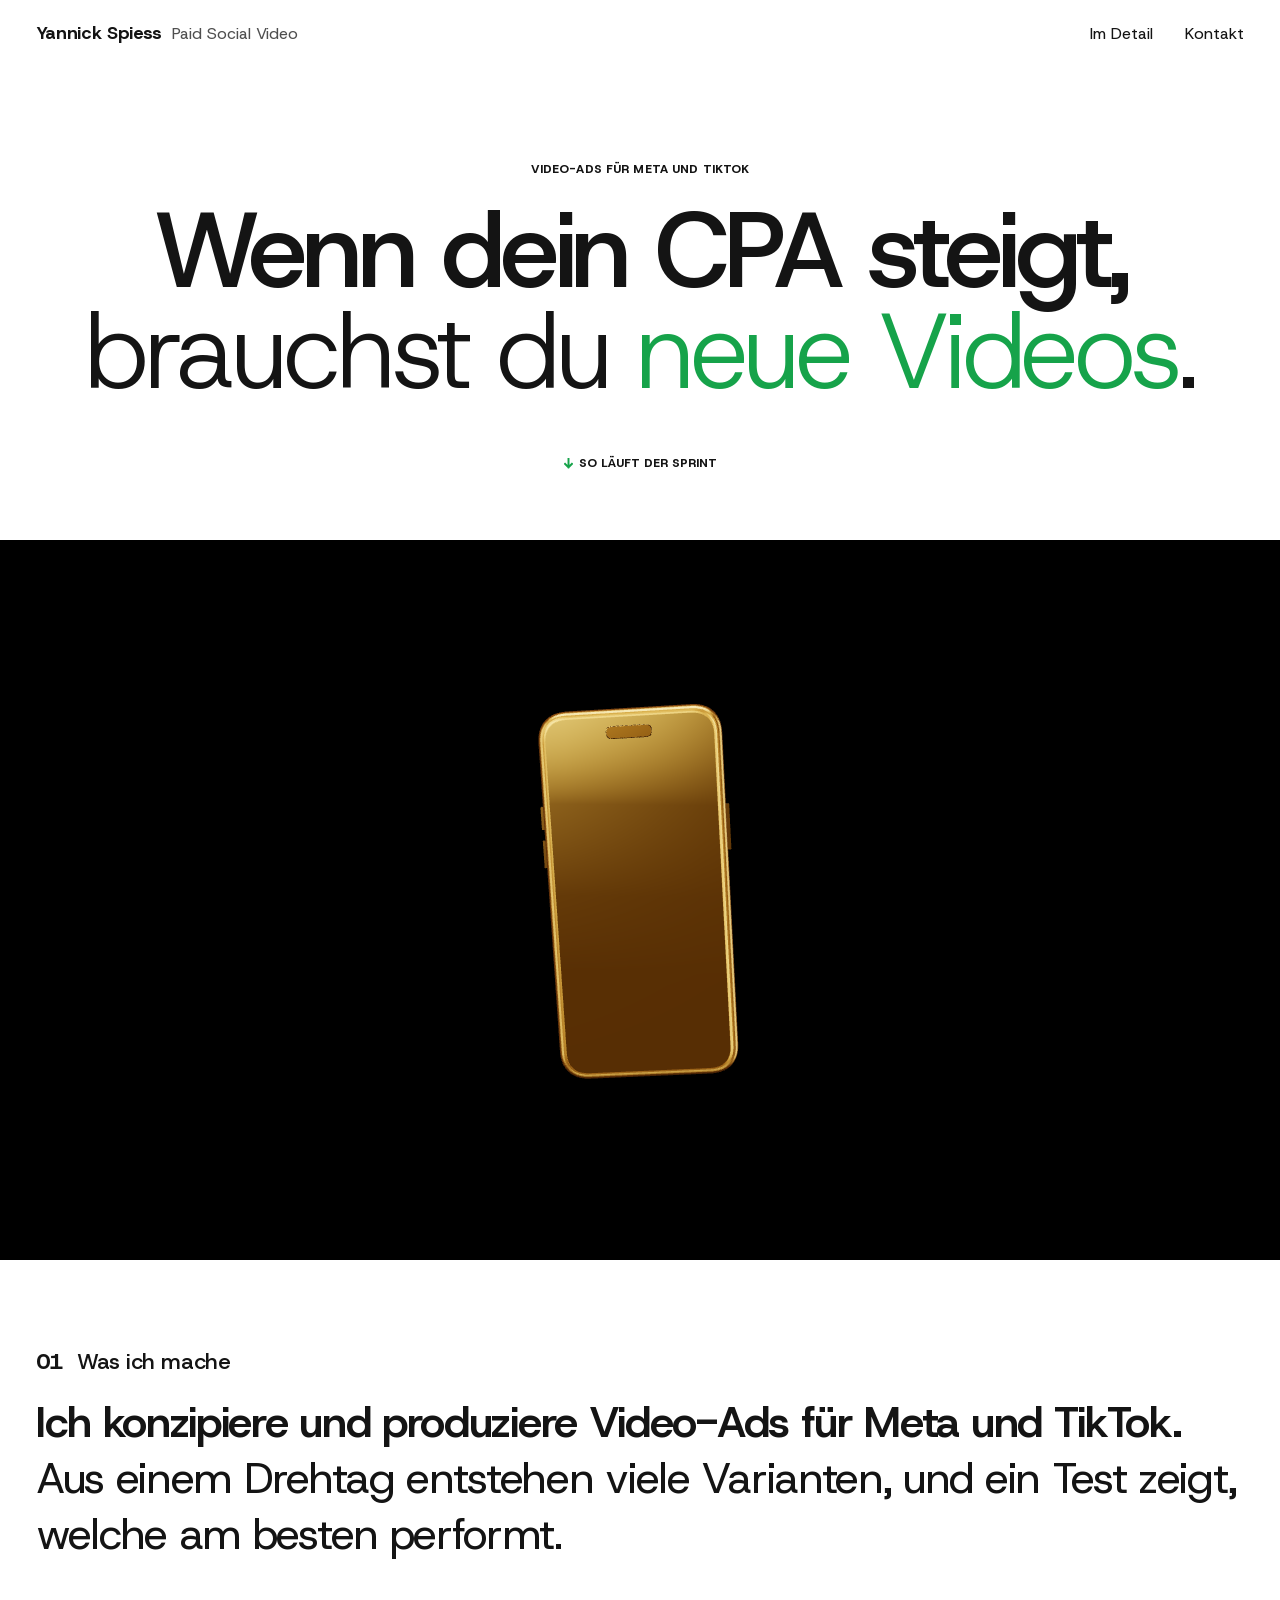
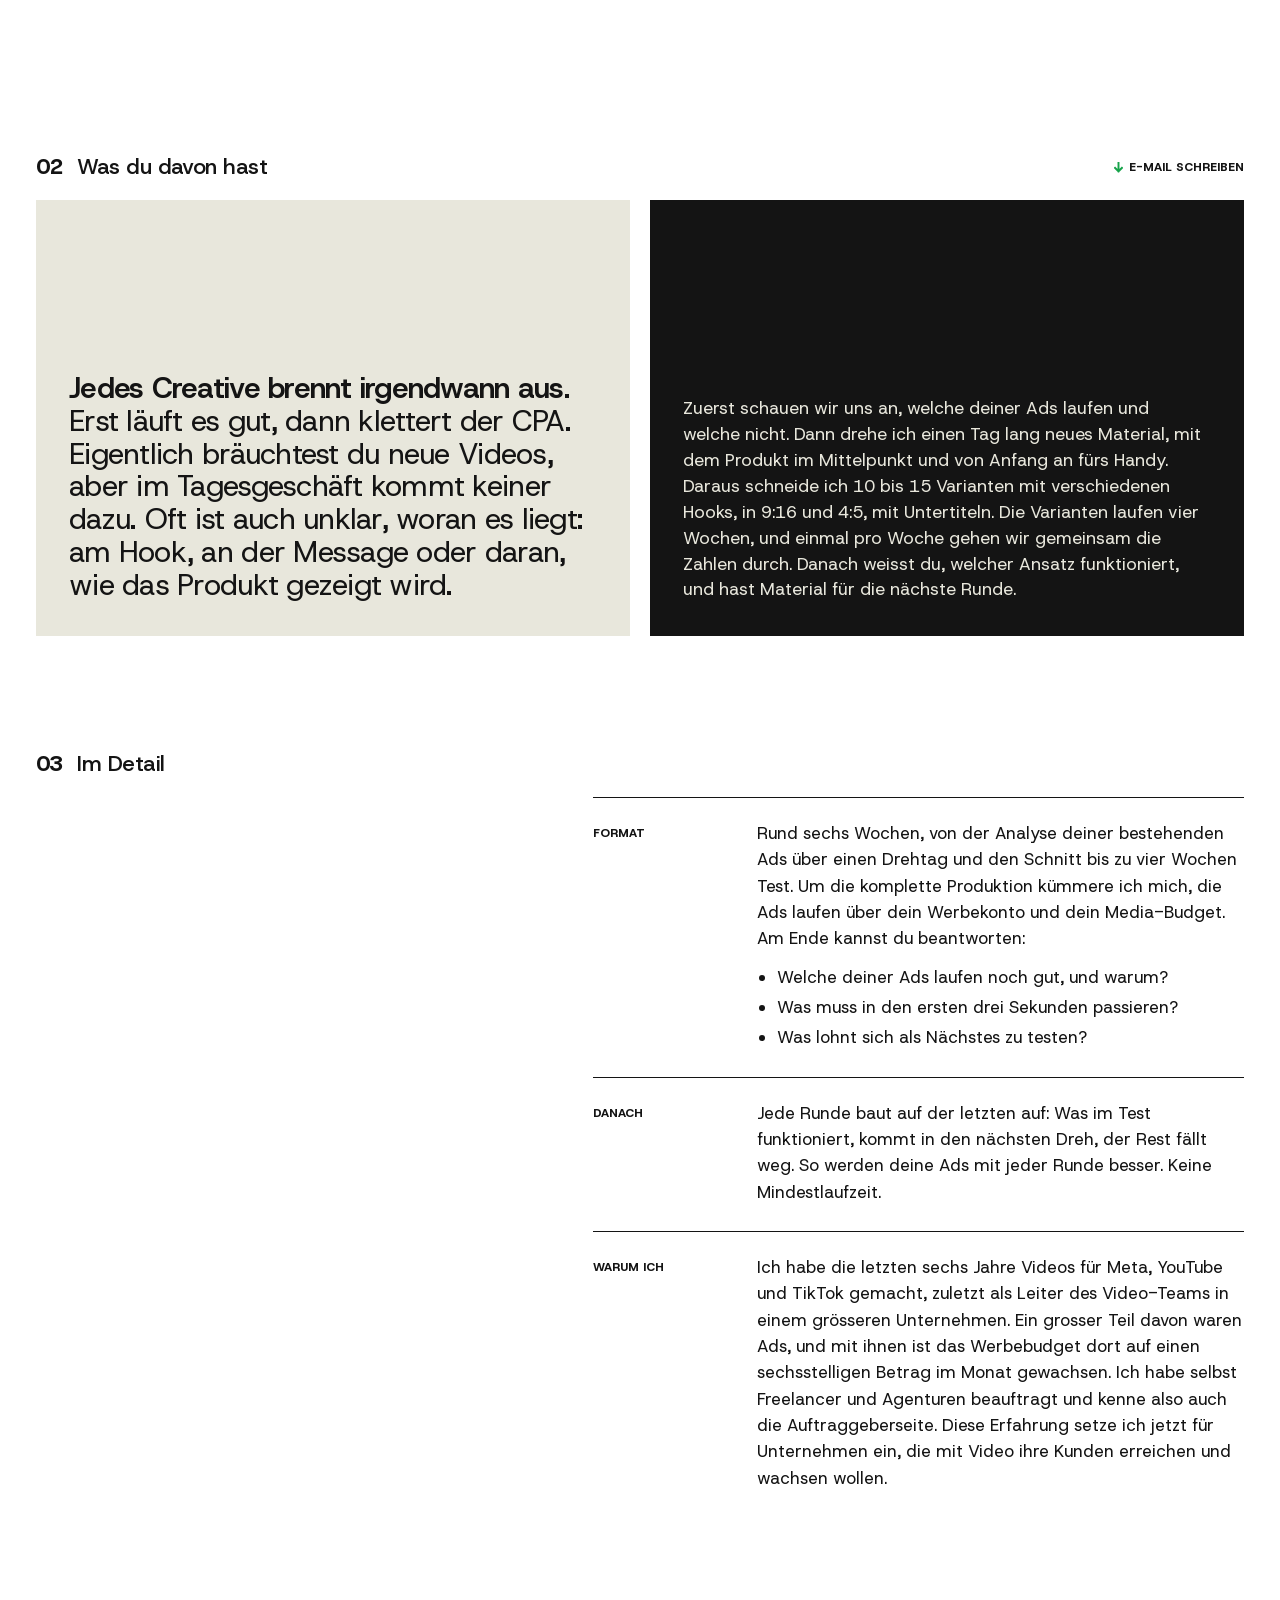
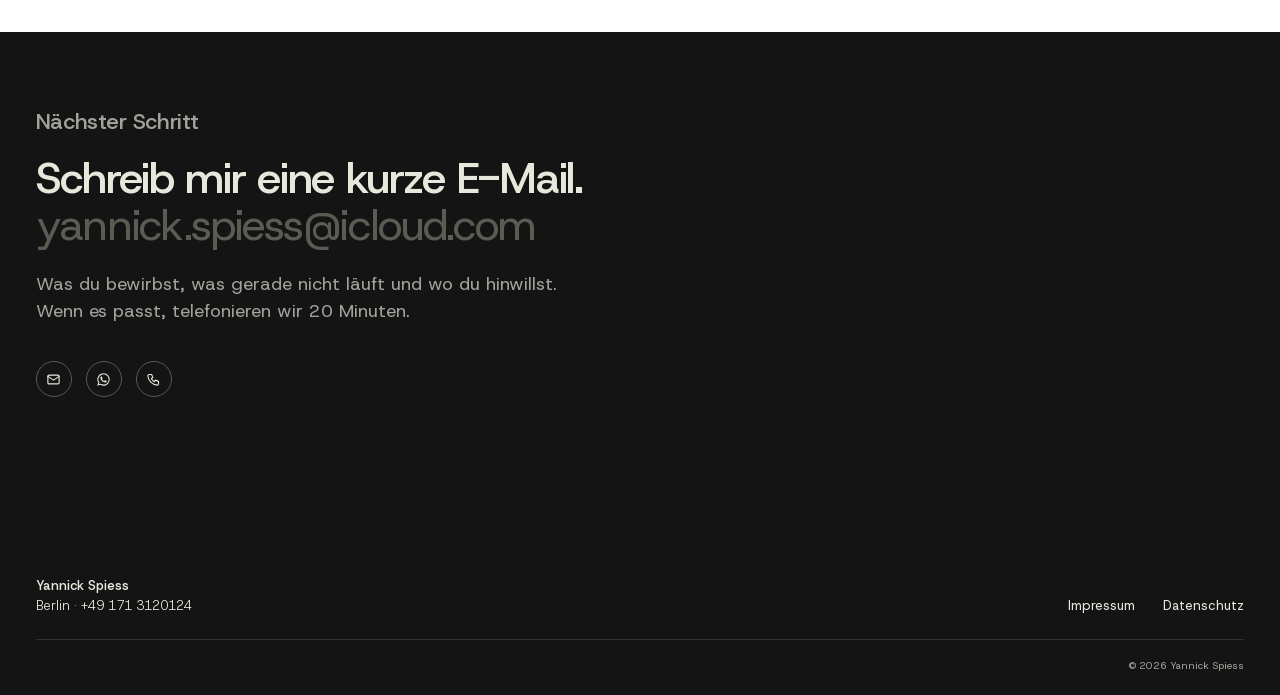
==== ads/index.html @ f3cb3b64 "ads: stop sprint jump-link from hiding the 02 heading under the header Co-Authored-By: Claude Sonnet" ====
<!doctype html>
<html lang="de">
<head>
<meta charset="utf-8">
<meta name="viewport" content="width=device-width, initial-scale=1">
<title>Wenn dein CPA steigt, brauchst du neue Videos — Yannick Spiess</title>
<meta name="description" content="Video-Ads für Meta und TikTok: aus einem Drehtag viele Varianten, und ein Test zeigt, welche am besten performt.">
<meta name="robots" content="noindex">
<meta property="og:type" content="website">
<meta property="og:title" content="Wenn dein CPA steigt, brauchst du neue Videos.">
<meta property="og:description" content="Video-Ads für Meta und TikTok, von Yannick Spiess.">
<meta property="og:url" content="https://yannickspiess.github.io/ads/">
<meta property="og:locale" content="de_DE">
<link rel="icon" href="../favicon.svg" type="image/svg+xml">
<script>document.documentElement.classList.add('js');</script>
<style>
  /* Host Grotesk (300–800), OFL, self-hosted — no requests to Google. three.js is self-hosted in /vendor. */
  @font-face {
    font-family: 'Host Grotesk';
    font-style: normal;
    font-weight: 300 800;
    font-display: swap;
    src: url(../fonts/HostGrotesk-var-latin.woff2) format('woff2');
  }

  :root {
    --head-gap: 20px;
    --paper: #FFFFFF;
    --ink: #141414;
    --black: #000000;
    --night: #141414;
    --cream: #E8E7DC;
    --stone: #5B5B54;
    --mist: #A3A29A;
    --green: #16A34A;
    --sans: 'Host Grotesk', system-ui, -apple-system, sans-serif;
    --gutter: clamp(16px, 2.8vw, 40px);
  }
  * { box-sizing: border-box; }
  html { -webkit-text-size-adjust: 100%; scroll-behavior: smooth; }
  body {
    margin: 0;
    background: var(--paper);
    color: var(--ink);
    font-family: var(--sans);
    font-size: 16px;
    line-height: 1.5;
    -webkit-font-smoothing: antialiased;
  }
  a { color: inherit; }

  .eyebrow {
    margin: 0;
    font-size: 12px;
    font-weight: 800;
    letter-spacing: 0.01em;
    text-transform: uppercase;
  }
  .dot {
    display: inline-flex;
    align-items: center;
    gap: 6px;
    font-size: 12px;
    font-weight: 800;
    text-transform: uppercase;
    text-decoration: none;
  }
  .dot::before { content: ""; width: 7px; height: 7px; border-radius: 50%; background: currentColor; }
  .dot:hover { color: var(--green); }

  /* Pinned header on a blurred bar; switches to dark over the black areas. */
  header {
    position: fixed;
    inset: 0 0 auto 0;
    z-index: 10;
    display: flex;
    justify-content: space-between;
    align-items: center;
    padding: 20px var(--gutter);
    color: var(--ink);
    background: rgba(255,255,255,0.72);
    -webkit-backdrop-filter: blur(16px) saturate(1.4);
    backdrop-filter: blur(16px) saturate(1.4);
    font-size: 16px;
    transition: background .25s, color .25s;
  }
  header.dark { color: var(--cream); background: rgba(20,20,20,0.6); }
  header a { text-decoration: none; }
  header .name { font-size: 18px; font-weight: 700; letter-spacing: -0.02em; }
  header .role { font-size: 16px; font-weight: 400; letter-spacing: 0; opacity: 0.75; margin-left: 10px; white-space: nowrap; }
  header nav { display: flex; gap: 32px; }

  /* Hero: giant grotesk line, script line laid across it. */
  .hero {
    padding: clamp(120px, 13vw, 160px) var(--gutter) clamp(40px, 5vw, 64px);
    text-align: center;
  }
  .hero h1 { margin: 22px 0 0; font-weight: 500; }
  .hero .g, .hero .s {
    display: block;
    white-space: nowrap;
    font-size: var(--hs, clamp(30px, 7.6vw, 150px));
    line-height: 0.95;
    letter-spacing: -0.05em;
  }
  .hero .s { font-weight: 300; }
  .hero br.m { display: none; }
  /* Phones: three lines (Wenn dein CPA / steigt, brauchst / du neue Videos.) so the type stays big. */
  @media (max-width: 600px) {
    .hero h1 { white-space: nowrap; }
    .hero .g, .hero .s { display: inline; }
    .hero br.m { display: inline; }
  }
  .hero .s em { font-style: normal; color: var(--green); }
  .hero .dot { margin-top: clamp(36px, 4vw, 56px); }
  /* Jump links: bold green down arrow instead of the dot. */
  .dot::before {
    width: 9px; height: 11px; border-radius: 0; background: var(--green);
    -webkit-mask: url("data:image/svg+xml,%3Csvg xmlns='http://www.w3.org/2000/svg' viewBox='0 0 12 14'%3E%3Cpath d='M6 1v11M1.5 7.5 6 12l4.5-4.5' fill='none' stroke='black' stroke-width='2.6' stroke-linecap='square'/%3E%3C/svg%3E") center / contain no-repeat;
    mask: url("data:image/svg+xml,%3Csvg xmlns='http://www.w3.org/2000/svg' viewBox='0 0 12 14'%3E%3Cpath d='M6 1v11M1.5 7.5 6 12l4.5-4.5' fill='none' stroke='black' stroke-width='2.6' stroke-linecap='square'/%3E%3C/svg%3E") center / contain no-repeat;
  }

  /* Black band with a rotating gold phone (three.js, self-hosted). */
  .band {
    position: relative;
    aspect-ratio: 16 / 9;
    background: var(--black);
    overflow: hidden;
  }
  .band canvas { position: absolute; inset: 0; width: 100%; height: 100%; display: block; }
  .band.nogl { display: none; }

  .block { padding: clamp(72px, 9vw, 128px) var(--gutter); }
  .sechead {
    margin: 0;
    display: flex;
    align-items: baseline;
    gap: 14px;
    font-size: clamp(20px, 1.7vw, 24px);
    font-weight: 500;
    line-height: 1.2;
    letter-spacing: -0.02em;
  }
  .sechead b { font-weight: 800; font-variant-numeric: tabular-nums; }
  .statement {
    margin: var(--head-gap) 0 0;
    max-width: 1240px;
    font-size: clamp(28px, 3.4vw, 48px);
    font-weight: 400;
    line-height: 1.28;
    letter-spacing: -0.03em;
  }
  .statement strong { font-weight: 600; }
  .block.roomy { padding-top: clamp(56px, 7vw, 104px); padding-bottom: clamp(120px, 15vw, 220px); }

  /* Two cards, like a project pair. */
  .rowhead { display: flex; justify-content: space-between; align-items: center; margin-bottom: var(--head-gap); }
  .cards { display: grid; grid-template-columns: 1fr 1fr; gap: 20px; }
  .card {
    display: flex;
    flex-direction: column;
    justify-content: flex-end;
    min-height: clamp(380px, 34vw, 520px);
    padding: clamp(24px, 2.6vw, 40px);
  }
  .card p { margin: 0; }
  .card.one { background: var(--cream); }
  .card.one p { font-size: clamp(24px, 2.3vw, 34px); line-height: 1.12; letter-spacing: -0.025em; }
  .card.one strong { font-weight: 600; }
  .card.two { background: var(--night); color: var(--cream); }
  .card.two p { font-size: clamp(17px, 1.35vw, 20px); line-height: 1.5; max-width: 560px; }

  /* Details: label top left, the text sits low and right, with air around it. */
  .details { display: grid; grid-template-columns: 1fr 1.25fr; gap: var(--head-gap) var(--gutter); }
  .details .sechead { grid-column: 1 / -1; }
  .details dl { grid-column: 2; margin: 0; }
  .details .item { display: grid; grid-template-columns: 140px 1fr; gap: 16px 24px; padding: 22px 0 26px; border-top: 1px solid var(--ink); }
  .details dt { font-size: 12px; font-weight: 800; text-transform: uppercase; padding-top: 4px; }
  .details dd { margin: 0; font-size: 17px; line-height: 1.55; max-width: 600px; }
  .questions { margin: 12px 0 0; padding-left: 1.2em; }
  .questions li { margin-top: 4px; }

  /* Contact, as a footer. */
  .contact {
    background: var(--night);
    color: var(--cream);
    padding: clamp(56px, 6vw, 80px) var(--gutter) 0;
  }
  .contact .sechead { color: var(--mist); margin-bottom: var(--head-gap); }
  .contact .big {
    margin: 0;
    font-size: clamp(34px, 3.4vw, 48px);
    font-weight: 500;
    line-height: 1.08;
    letter-spacing: -0.03em;
  }
  .contact .mail {
    display: inline-block;
    font-size: clamp(26px, 3.4vw, 48px);
    font-weight: 400;
    line-height: 1.08;
    letter-spacing: -0.03em;
    color: var(--stone);
    text-decoration: none;
    transition: color .15s;
    word-break: break-word;
  }
  .contact .mail:hover { color: var(--green); }
  .contact .lede { margin: 22px 0 0; max-width: 560px; font-size: 18px; line-height: 1.5; color: var(--mist); }
  .icons { display: flex; gap: 14px; margin-top: 36px; }
  .icons a {
    display: grid; place-items: center;
    width: 36px; height: 36px;
    border: 1px solid var(--stone);
    border-radius: 50%;
    transition: border-color .15s, color .15s;
  }
  .icons a:hover { border-color: var(--green); color: var(--green); }
  .icons svg { width: 15px; height: 15px; }
  .foot {
    display: flex;
    flex-wrap: wrap;
    justify-content: space-between;
    align-items: flex-end;
    gap: 16px 24px;
    margin-top: clamp(120px, 14vw, 200px);
    padding-bottom: 24px;
    font-size: 13px;
  }
  .foot .who strong { display: block; font-weight: 500; }
  .foot .who span { font-weight: 300; }
  .foot nav { display: flex; gap: 28px; }
  .foot a { text-decoration: none; }
  .foot a:hover { color: var(--green); }
  .legal {
    display: flex;
    justify-content: flex-end;
    padding: 18px 0 22px;
    border-top: 1px solid rgba(255,255,255,0.12);
    font-size: 10px;
    color: var(--mist);
  }

  /* Reveal on scroll, only when JS runs and motion is welcome. */
  @media (prefers-reduced-motion: no-preference) {
    .js [data-reveal] { opacity: 0; transform: translateY(28px); transition: opacity .9s ease, transform .9s cubic-bezier(.2,.7,.2,1); }
    .js [data-reveal].in { opacity: 1; transform: none; }
  }
  @media (prefers-reduced-motion: reduce) {
    html { scroll-behavior: auto; }
  }

  @media (max-width: 900px) {
    .cards { grid-template-columns: 1fr; }
    .card { min-height: 0; }
    .details { grid-template-columns: 1fr; }
    .details dl { grid-column: 1; }
  }
  @media (max-width: 560px) {
    header nav { gap: 18px; }
    header .role { font-size: 15px; margin-left: 8px; }
    header nav .hide-sm { display: none; }
    .details .item { grid-template-columns: 1fr; gap: 10px; }
  }
</style>
</head>
<body>

<header>
  <a class="name" href="../">Yannick Spiess<span class="role">Paid Social Video</span></a>
  <nav>
    <a class="hide-sm" href="#details">Im Detail</a>
    <a href="#kontakt">Kontakt</a>
  </nav>
</header>

<main>
  <section class="hero">
    <p class="eyebrow">Video-Ads für Meta und TikTok</p>
    <h1>
      <span class="g">Wenn dein CPA<br class="m"> steigt,</span>
      <span class="s">brauchst<br class="m"> du <em>neue Videos</em>.</span>
    </h1>
    <a class="dot" href="#sprint">So läuft der Sprint</a>
  </section>

  <div class="band" aria-hidden="true"><canvas></canvas></div>

  <section class="block roomy">
    <h2 class="sechead"><b>01</b>Was ich mache</h2>
    <p class="statement" data-reveal><strong>Ich konzipiere und produziere Video-Ads für Meta und TikTok.</strong> Aus einem Drehtag entstehen viele Varianten, und ein Test zeigt, welche am besten performt.</p>
  </section>

  <section class="block" id="sprint" style="padding-top:0;scroll-margin-top:110px">
    <div class="rowhead">
      <h2 class="sechead"><b>02</b>Was du davon hast</h2>
      <a class="dot" href="#kontakt">E-Mail schreiben</a>
    </div>
    <div class="cards">
      <div class="card one" data-reveal>
        <p><strong>Jedes Creative brennt irgendwann aus.</strong> Erst läuft es gut, dann klettert der CPA. Eigentlich bräuchtest du neue Videos, aber im Tagesgeschäft kommt keiner dazu. Oft ist auch unklar, woran es liegt: am Hook, an der Message oder daran, wie das Produkt gezeigt wird.</p>
      </div>
      <div class="card two" data-reveal>
        <p>Zuerst schauen wir uns an, welche deiner Ads laufen und welche nicht. Dann drehe ich einen Tag lang neues Material, mit dem Produkt im Mittelpunkt und von Anfang an fürs Handy. Daraus schneide ich 10 bis 15 Varianten mit verschiedenen Hooks, in 9:16 und 4:5, mit Untertiteln. Die Varianten laufen vier Wochen, und einmal pro Woche gehen wir gemeinsam die Zahlen durch. Danach weisst du, welcher Ansatz funktioniert, und hast Material für die nächste Runde.</p>
      </div>
    </div>
  </section>

  <section class="block details" id="details" style="padding-top:0">
    <h2 class="sechead"><b>03</b>Im Detail</h2>
    <dl>
      <div class="item" data-reveal>
        <dt>Format</dt>
        <dd>
          Rund sechs Wochen, von der Analyse deiner bestehenden Ads über einen Drehtag und den Schnitt bis zu vier Wochen Test. Um die komplette Produktion kümmere ich mich, die Ads laufen über dein Werbekonto und dein Media-Budget. Am Ende kannst du beantworten:
          <ul class="questions">
            <li>Welche deiner Ads laufen noch gut, und warum?</li>
            <li>Was muss in den ersten drei Sekunden passieren?</li>
            <li>Was lohnt sich als Nächstes zu testen?</li>
          </ul>
        </dd>
      </div>
      <div class="item" data-reveal>
        <dt>Danach</dt>
        <dd>Jede Runde baut auf der letzten auf: Was im Test funktioniert, kommt in den nächsten Dreh, der Rest fällt weg. So werden deine Ads mit jeder Runde besser. Keine Mindestlaufzeit.</dd>
      </div>
      <div class="item" data-reveal>
        <dt>Warum ich</dt>
        <dd>Ich habe die letzten sechs Jahre Videos für Meta, YouTube und TikTok gemacht, zuletzt als Leiter des Video-Teams in einem grösseren Unternehmen. Ein grosser Teil davon waren Ads, und mit ihnen ist das Werbebudget dort auf einen sechsstelligen Betrag im Monat gewachsen. Ich habe selbst Freelancer und Agenturen beauftragt und kenne also auch die Auftraggeberseite. Diese Erfahrung setze ich jetzt für Unternehmen ein, die mit Video ihre Kunden erreichen und wachsen wollen.</dd>
      </div>
    </dl>
  </section>
</main>

<footer class="contact" id="kontakt">
  <h2 class="sechead">Nächster Schritt</h2>
  <p class="big">Schreib mir eine kurze E-Mail.</p>
  <a class="mail" href="mailto:yannick.spiess@icloud.com?subject=Video-Ads%20f%C3%BCr%20Meta%20und%20TikTok">yannick.spiess@icloud.com</a>
  <p class="lede">Was du bewirbst, was gerade nicht läuft und wo du hinwillst. Wenn es passt, telefonieren wir 20&nbsp;Minuten.</p>
  <div class="icons">
    <a href="mailto:yannick.spiess@icloud.com?subject=Video-Ads%20f%C3%BCr%20Meta%20und%20TikTok" aria-label="E-Mail schreiben">
      <svg viewBox="0 0 24 24" fill="none" stroke="currentColor" stroke-width="1.8" stroke-linecap="round" stroke-linejoin="round"><rect x="3" y="5" width="18" height="14" rx="2"/><path d="m3 7 9 6 9-6"/></svg>
    </a>
    <a href="https://wa.me/491713120124" aria-label="WhatsApp: +49 171 3120124">
      <svg viewBox="0 0 24 24" fill="currentColor"><path d="M12.04 2a9.9 9.9 0 0 0-8.5 14.98L2 22l5.16-1.5A9.9 9.9 0 1 0 12.04 2Zm0 18.1a8.2 8.2 0 0 1-4.18-1.15l-.3-.18-3.07.89.9-2.99-.2-.31a8.2 8.2 0 1 1 6.85 3.74Zm4.5-6.14c-.25-.12-1.46-.72-1.69-.8-.23-.08-.39-.12-.56.12-.16.25-.64.8-.78.97-.14.16-.29.18-.54.06a6.7 6.7 0 0 1-1.97-1.22 7.4 7.4 0 0 1-1.37-1.7c-.14-.25-.02-.38.11-.5.11-.11.25-.29.37-.43.12-.15.16-.25.25-.41.08-.17.04-.31-.02-.43-.06-.13-.56-1.35-.77-1.85-.2-.48-.4-.42-.56-.42h-.47a.9.9 0 0 0-.66.31 2.8 2.8 0 0 0-.87 2.07c0 1.22.89 2.4 1.01 2.57.13.16 1.75 2.67 4.24 3.74.59.26 1.05.41 1.41.52.6.19 1.14.16 1.56.1.48-.07 1.46-.6 1.67-1.18.2-.58.2-1.08.14-1.18-.06-.1-.22-.17-.47-.29Z"/></svg>
    </a>
    <a href="tel:+491713120124" aria-label="Anrufen: +49 171 3120124">
      <svg viewBox="0 0 24 24" fill="none" stroke="currentColor" stroke-width="1.8" stroke-linecap="round" stroke-linejoin="round"><path d="M5 4h4l2 5-2.5 1.5a11 11 0 0 0 5 5L15 13l5 2v4a2 2 0 0 1-2 2A16 16 0 0 1 3 6a2 2 0 0 1 2-2"/></svg>
    </a>
  </div>
  <div class="foot">
    <div class="who"><strong>Yannick Spiess</strong><span>Berlin · +49 171 3120124</span></div>
    <nav>
      <a href="../impressum.html">Impressum</a>
      <a href="../datenschutz.html">Datenschutz</a>
    </nav>
  </div>
  <div class="legal">© 2026 Yannick Spiess</div>
</footer>

<script type="module" src="phone.js?v=7"></script>
<script>
  (function () {
    // Size both headline lines so the longer one fills the width on a single line.
    var hero = document.querySelector('.hero'), lines = hero.querySelectorAll('.g, .s');
    function fit() {
      hero.style.setProperty('--hs', '100px');
      var avail = hero.clientWidth - 2 * parseFloat(getComputedStyle(hero).paddingLeft);
      var h1 = hero.querySelector('h1');
      h1.style.width = 'max-content';
      var widest = h1.getBoundingClientRect().width;
      h1.style.width = '';
      hero.style.setProperty('--hs', Math.min(150, 100 * avail / widest* 0.92) + 'px');
    }
    fit();
    if (document.fonts) document.fonts.ready.then(fit);
    window.addEventListener('resize', fit);

    // Dark header over the black band and the footer.
    var header = document.querySelector('header'), darks = document.querySelectorAll('.band, .contact');
    function theme() {
      var y = header.offsetHeight / 2, dark = false;
      darks.forEach(function (d) { var r = d.getBoundingClientRect(); if (r.top <= y && r.bottom >= y) dark = true; });
      header.classList.toggle('dark', dark);
    }
    theme();
    window.addEventListener('scroll', theme, { passive: true });
  })();

  (function () {
    var els = document.querySelectorAll('[data-reveal]');
    if (!('IntersectionObserver' in window)) { els.forEach(function (e) { e.classList.add('in'); }); return; }
    var io = new IntersectionObserver(function (entries) {
      entries.forEach(function (en) { if (en.isIntersecting) { en.target.classList.add('in'); io.unobserve(en.target); } });
    }, { rootMargin: '0px 0px -8% 0px' });
    els.forEach(function (e) { io.observe(e); });
  })();
</script>
</body>
</html>
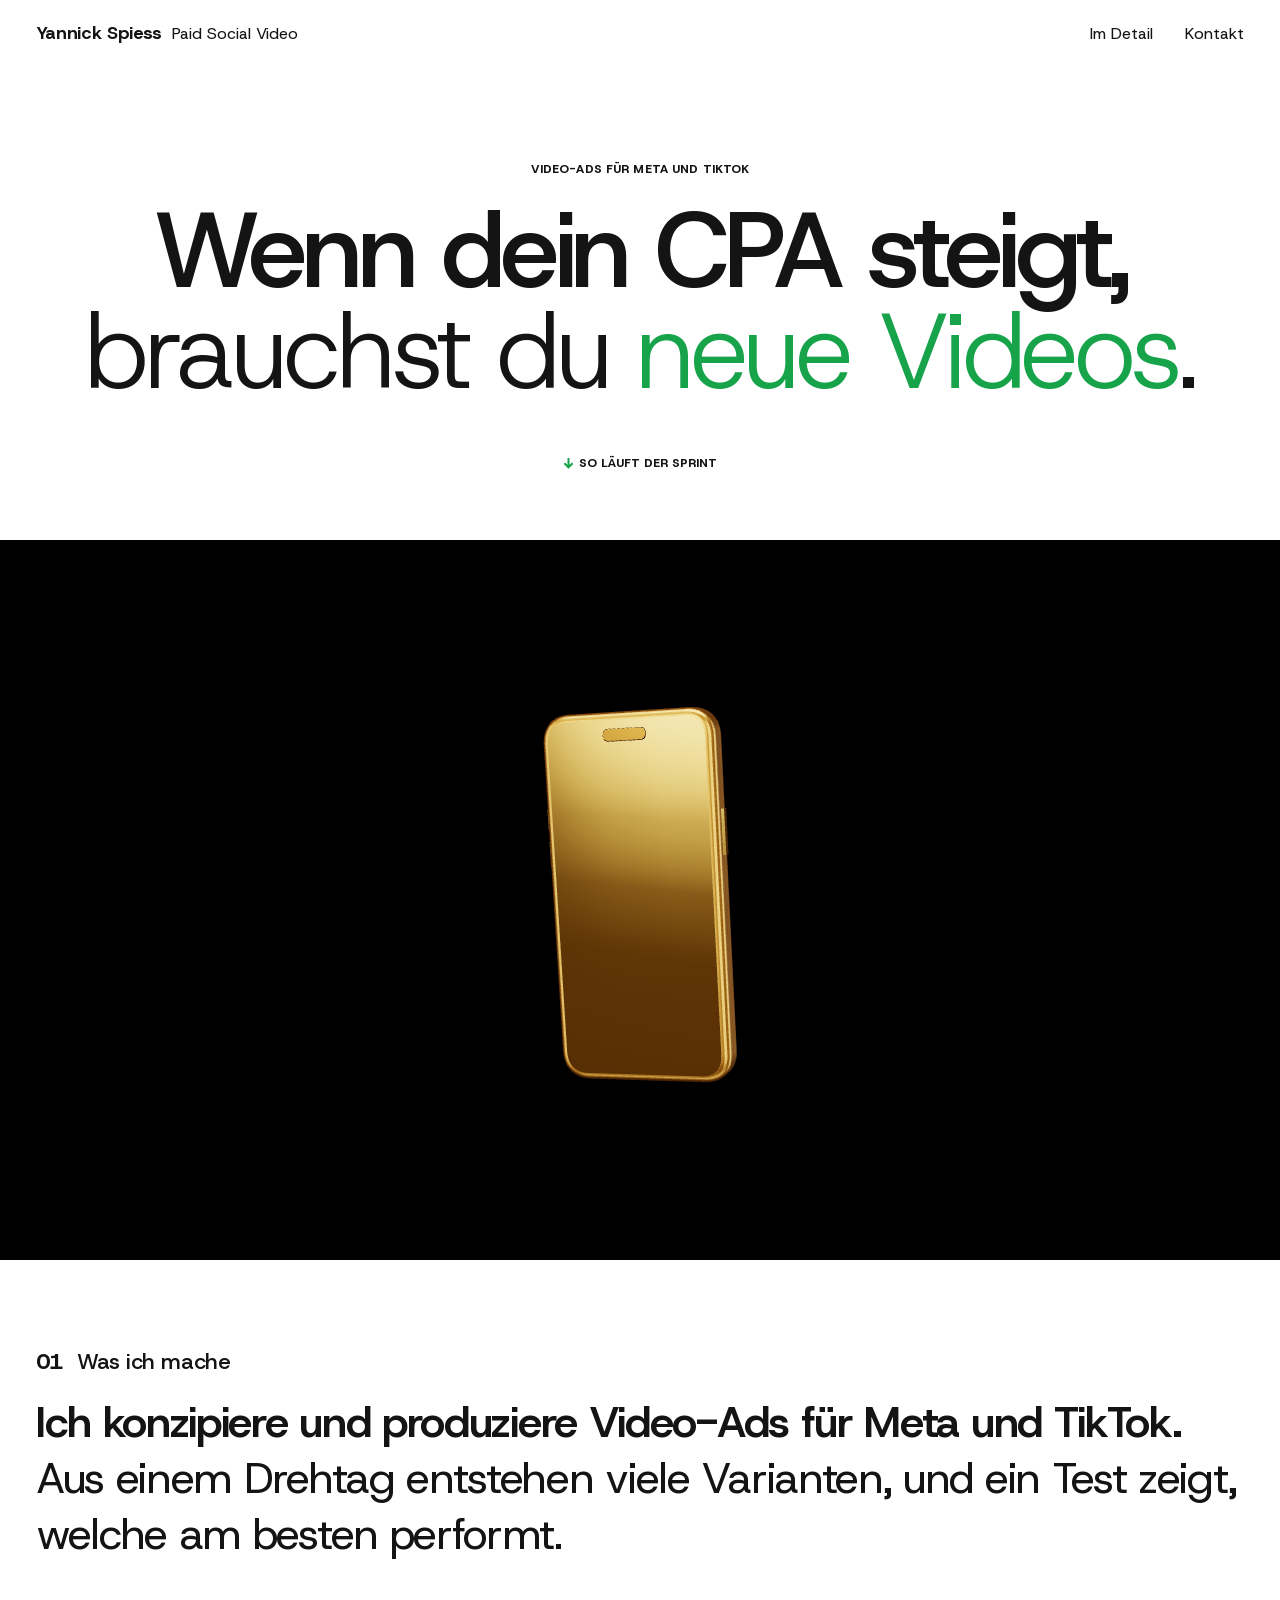
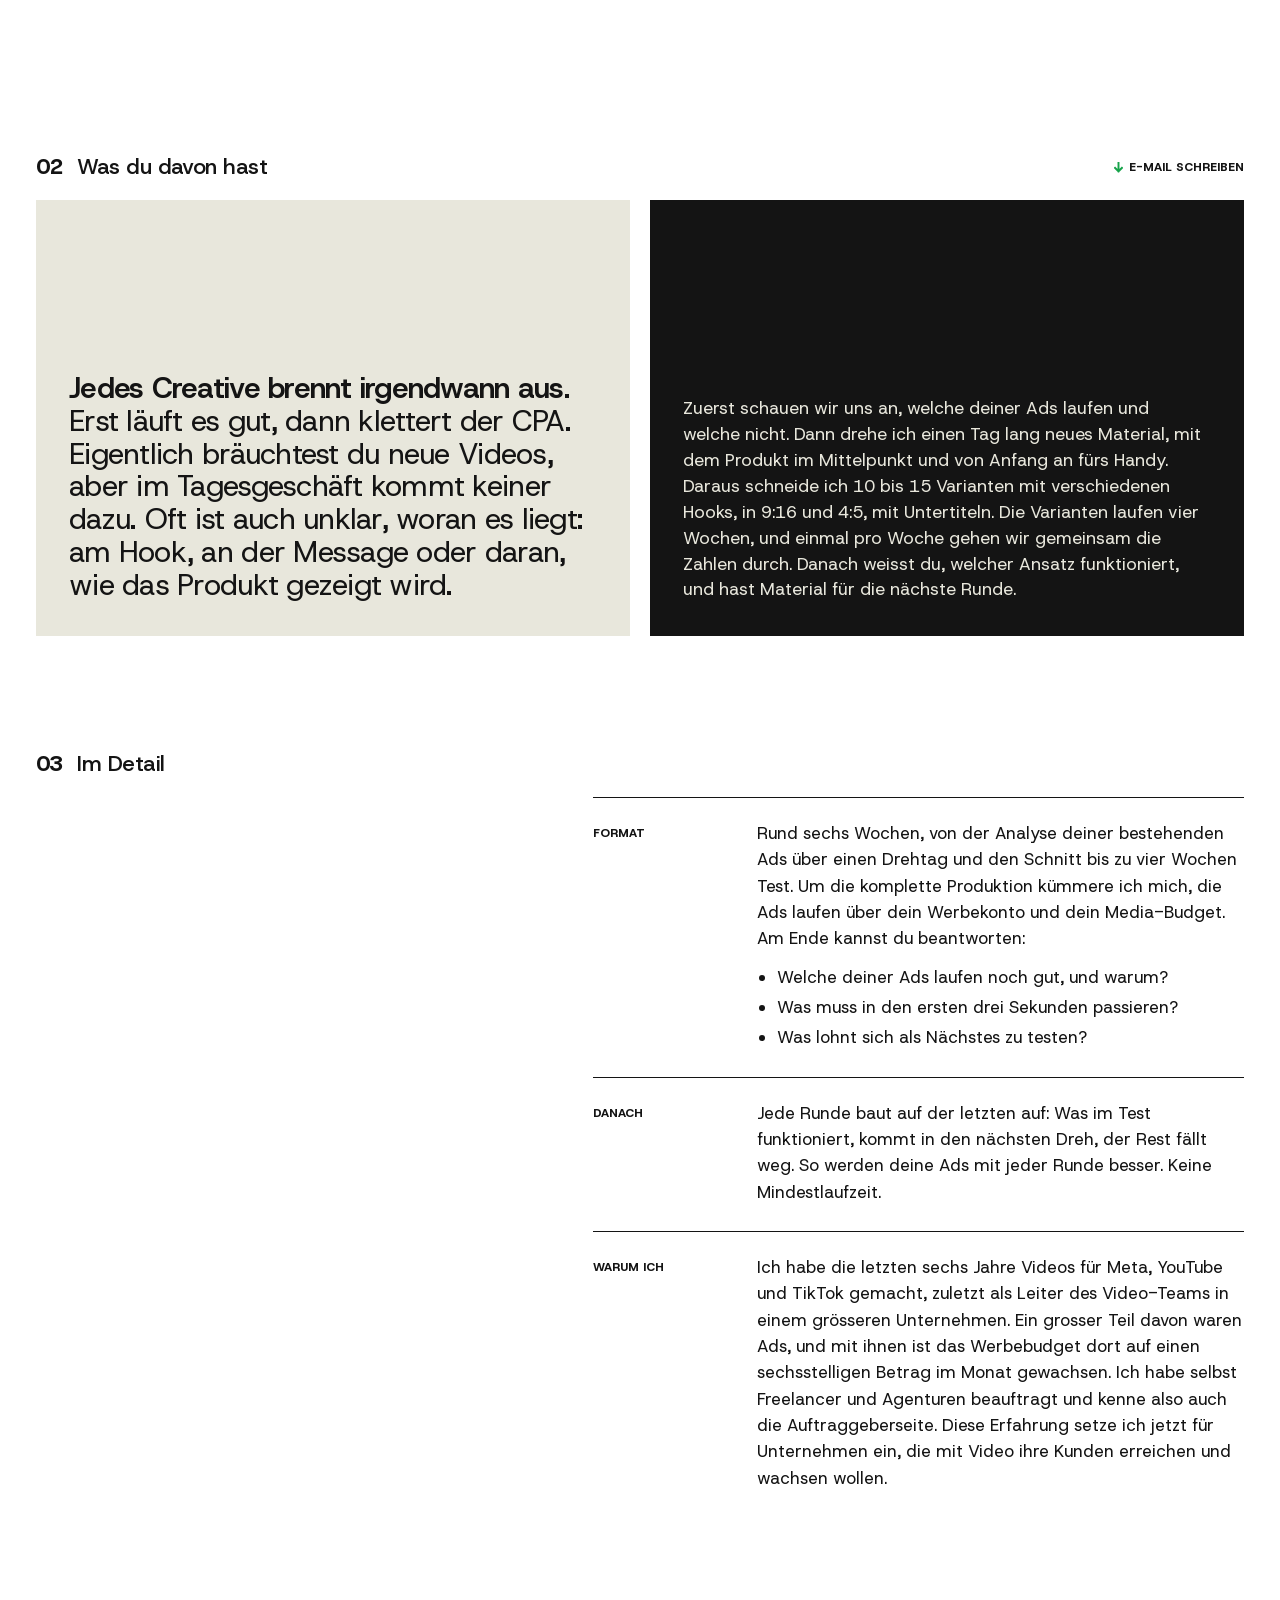
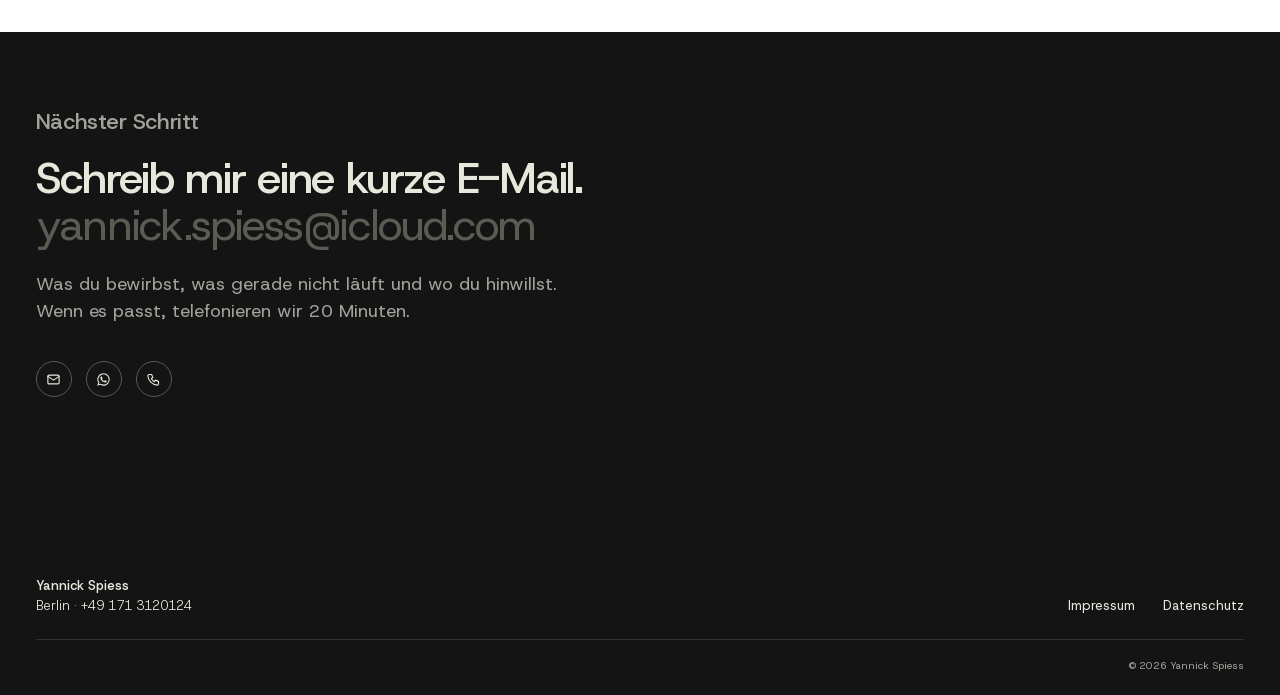
==== commit 034ed5aa: "ads: header tagline in full ink colour Co-Authored-By: Claude Sonnet 5.5 <noreply@anthropic.com> Cla" ====
--- a/ads/index.html
+++ b/ads/index.html
@@ -87,7 +87,7 @@
   header.dark { color: var(--cream); background: rgba(20,20,20,0.6); }
   header a { text-decoration: none; }
   header .name { font-size: 18px; font-weight: 700; letter-spacing: -0.02em; }
-  header .role { font-size: 16px; font-weight: 400; letter-spacing: 0; opacity: 0.75; margin-left: 10px; white-space: nowrap; }
+  header .role { font-size: 16px; font-weight: 400; letter-spacing: 0; margin-left: 10px; white-space: nowrap; }
   header nav { display: flex; gap: 32px; }
 
   /* Hero: giant grotesk line, script line laid across it. */
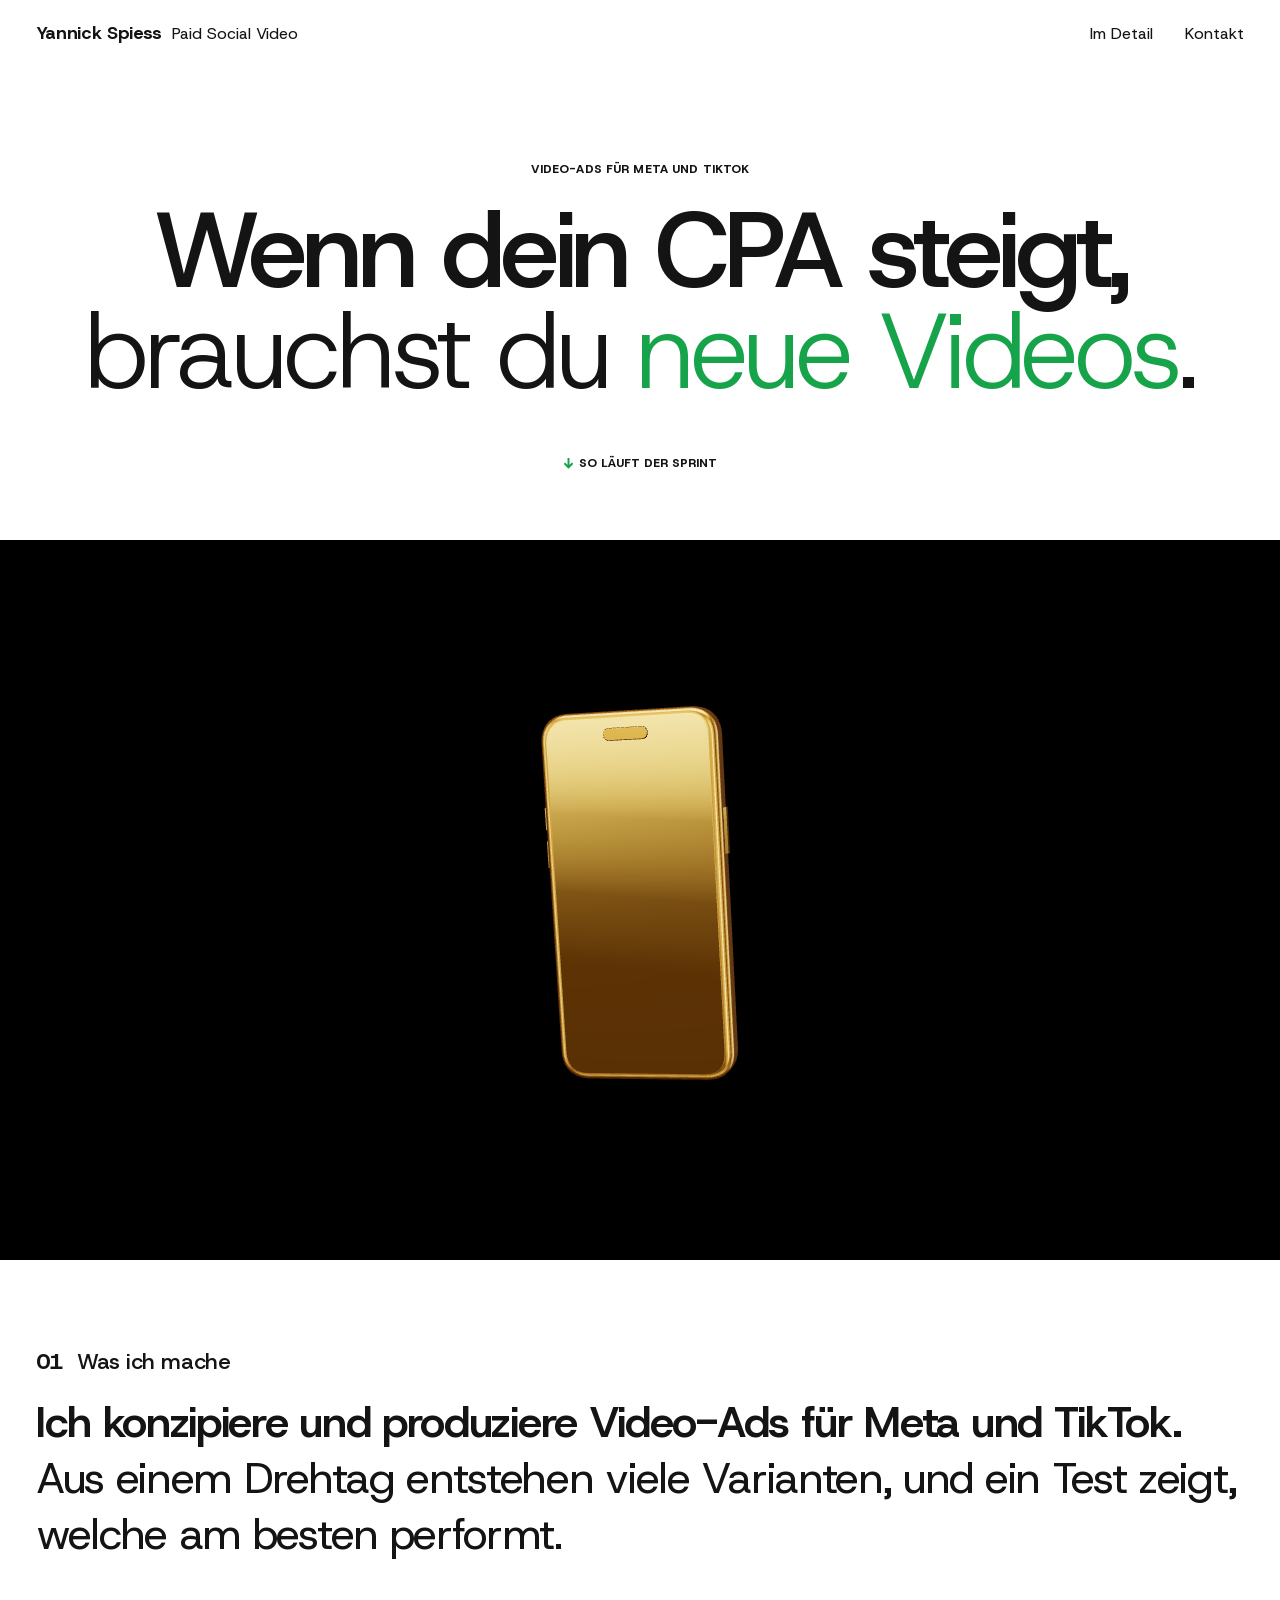
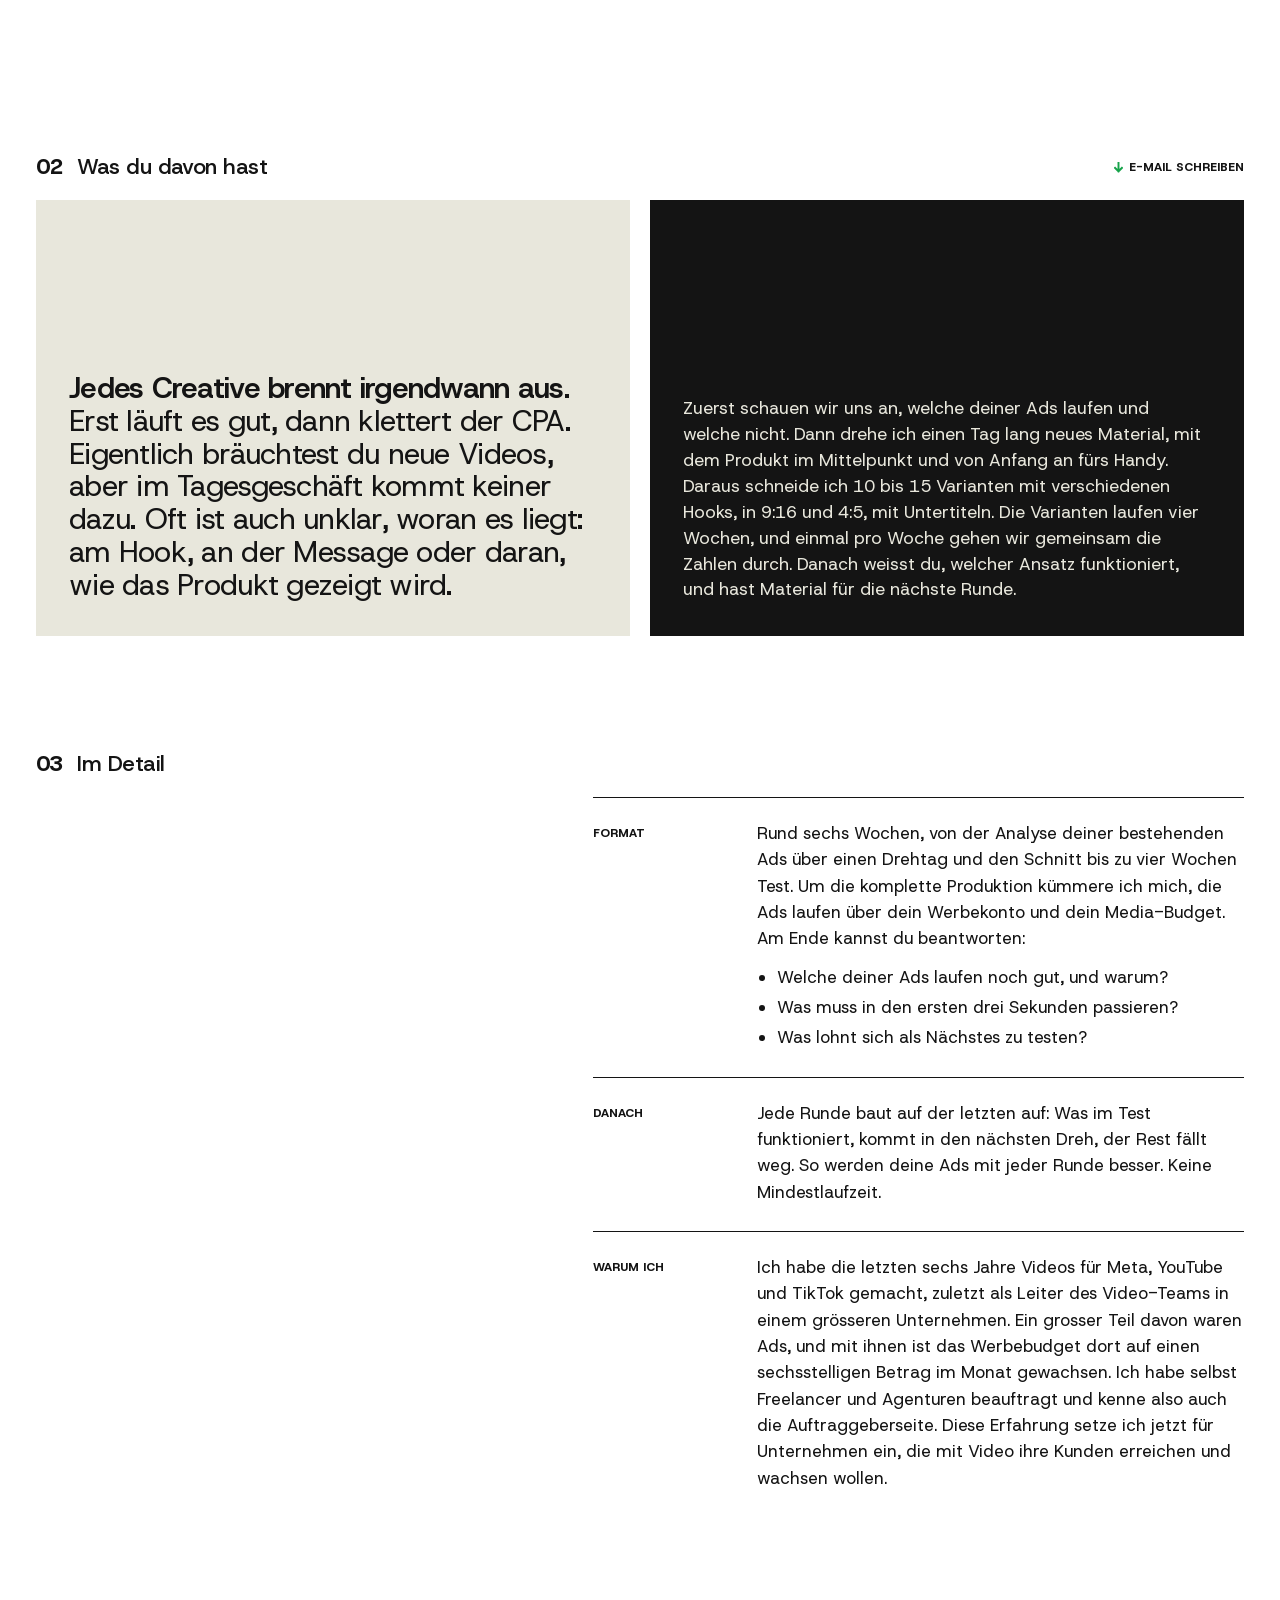
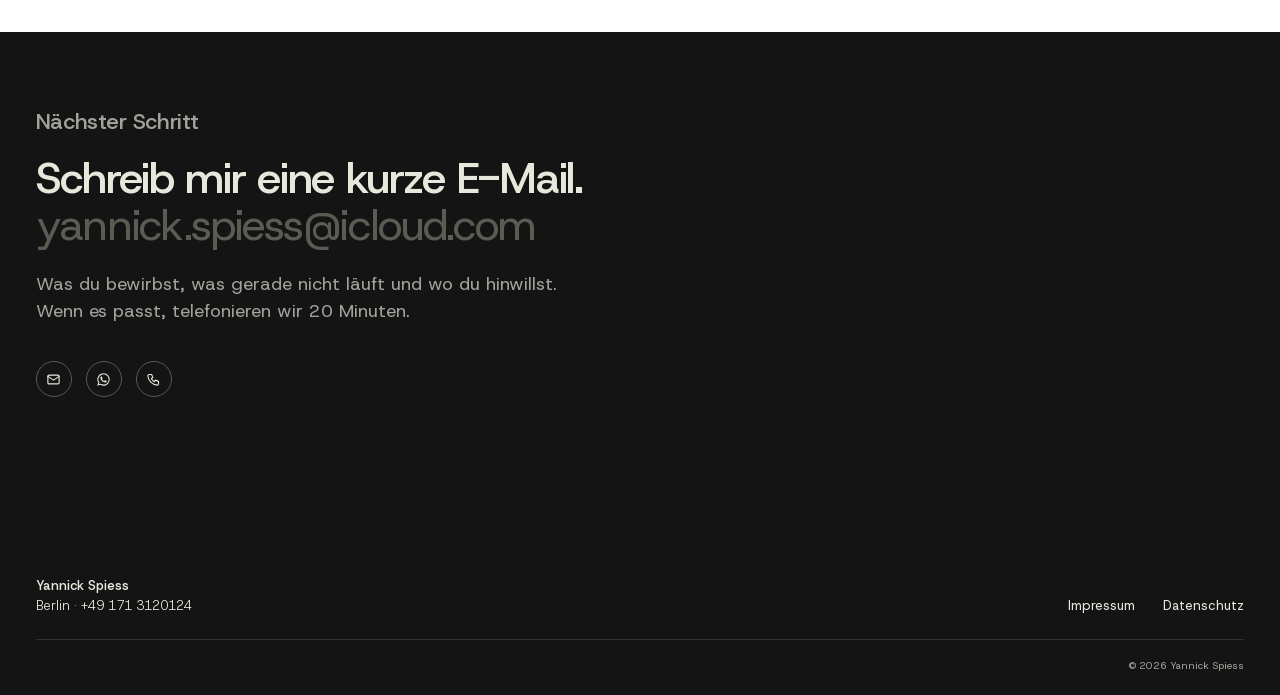
==== commit 100692a1: "Make subpage header names non-interactive" ====
--- a/ads/index.html
+++ b/ads/index.html
@@ -267,7 +267,7 @@
 <body>
 
 <header>
-  <a class="name" href="../">Yannick Spiess<span class="role">Paid Social Video</span></a>
+  <span class="name">Yannick Spiess<span class="role">Paid Social Video</span></span>
   <nav>
     <a class="hide-sm" href="#details">Im Detail</a>
     <a href="#kontakt">Kontakt</a>
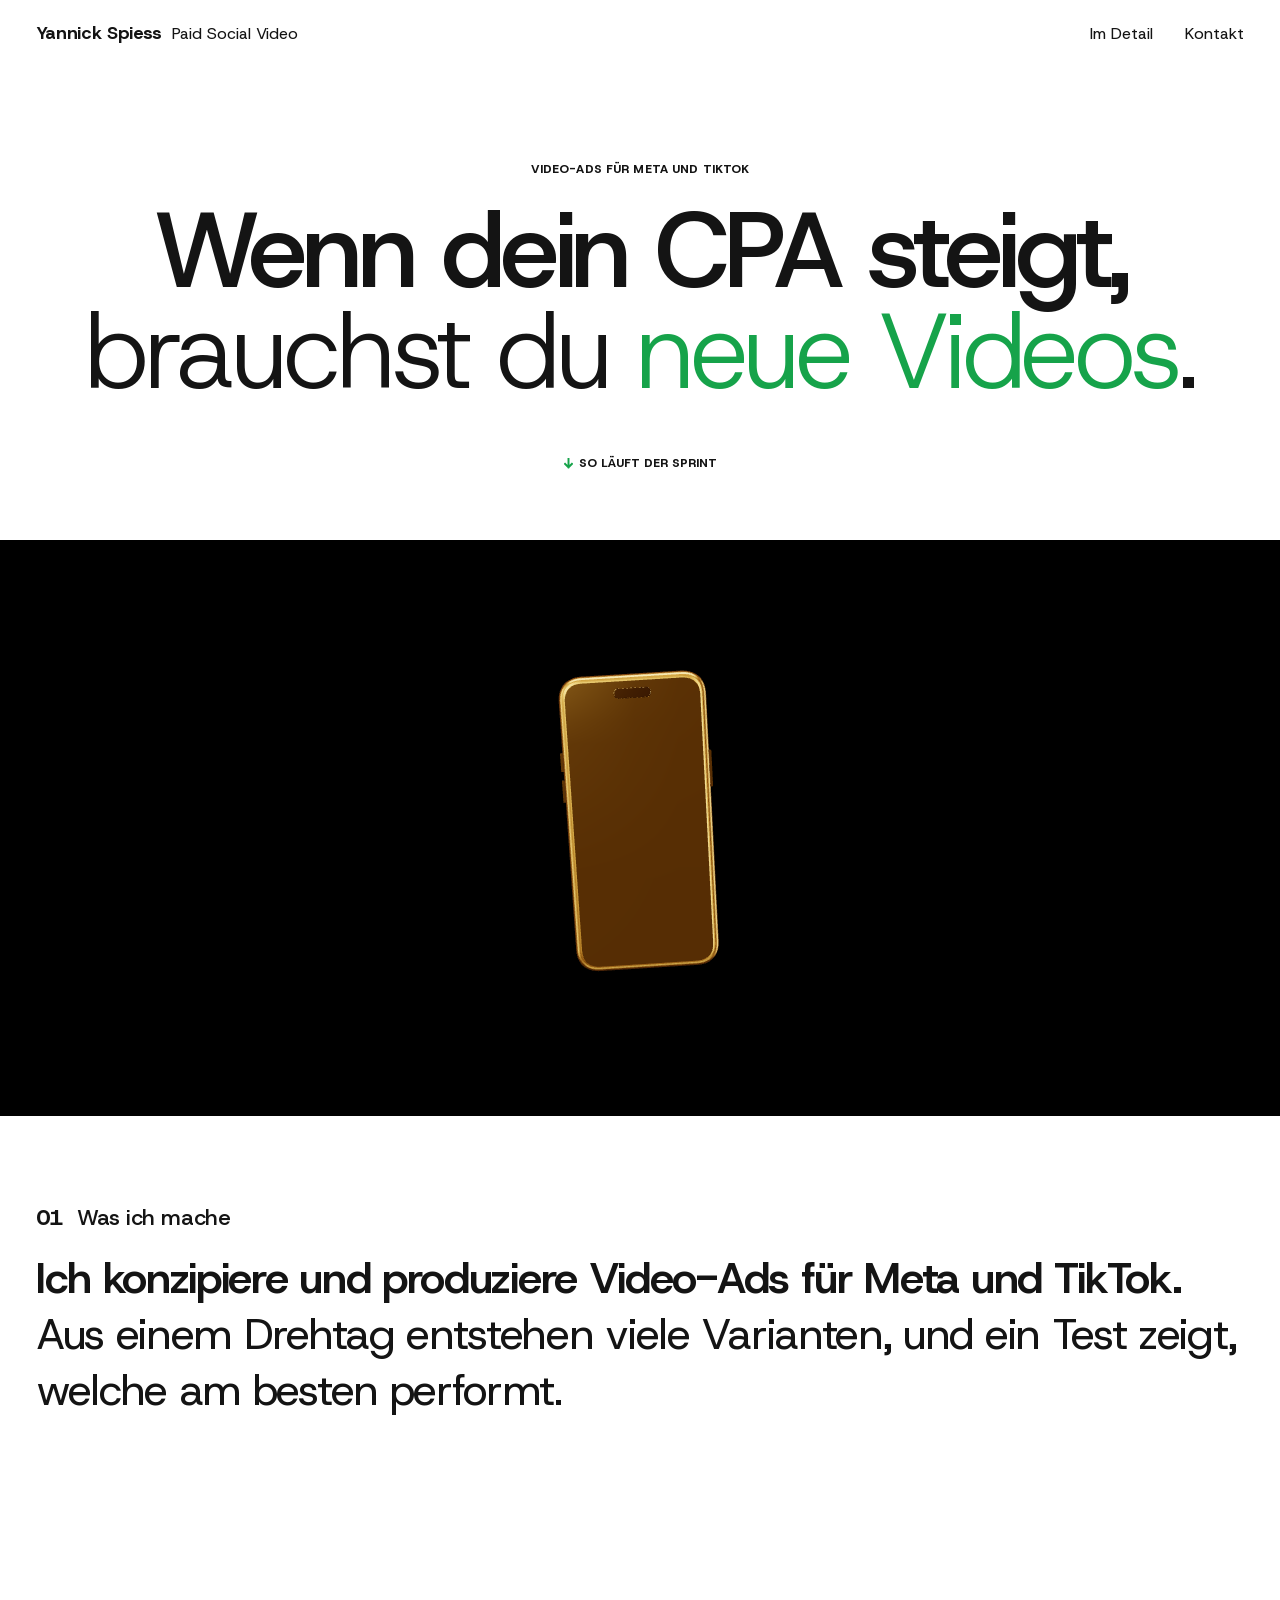
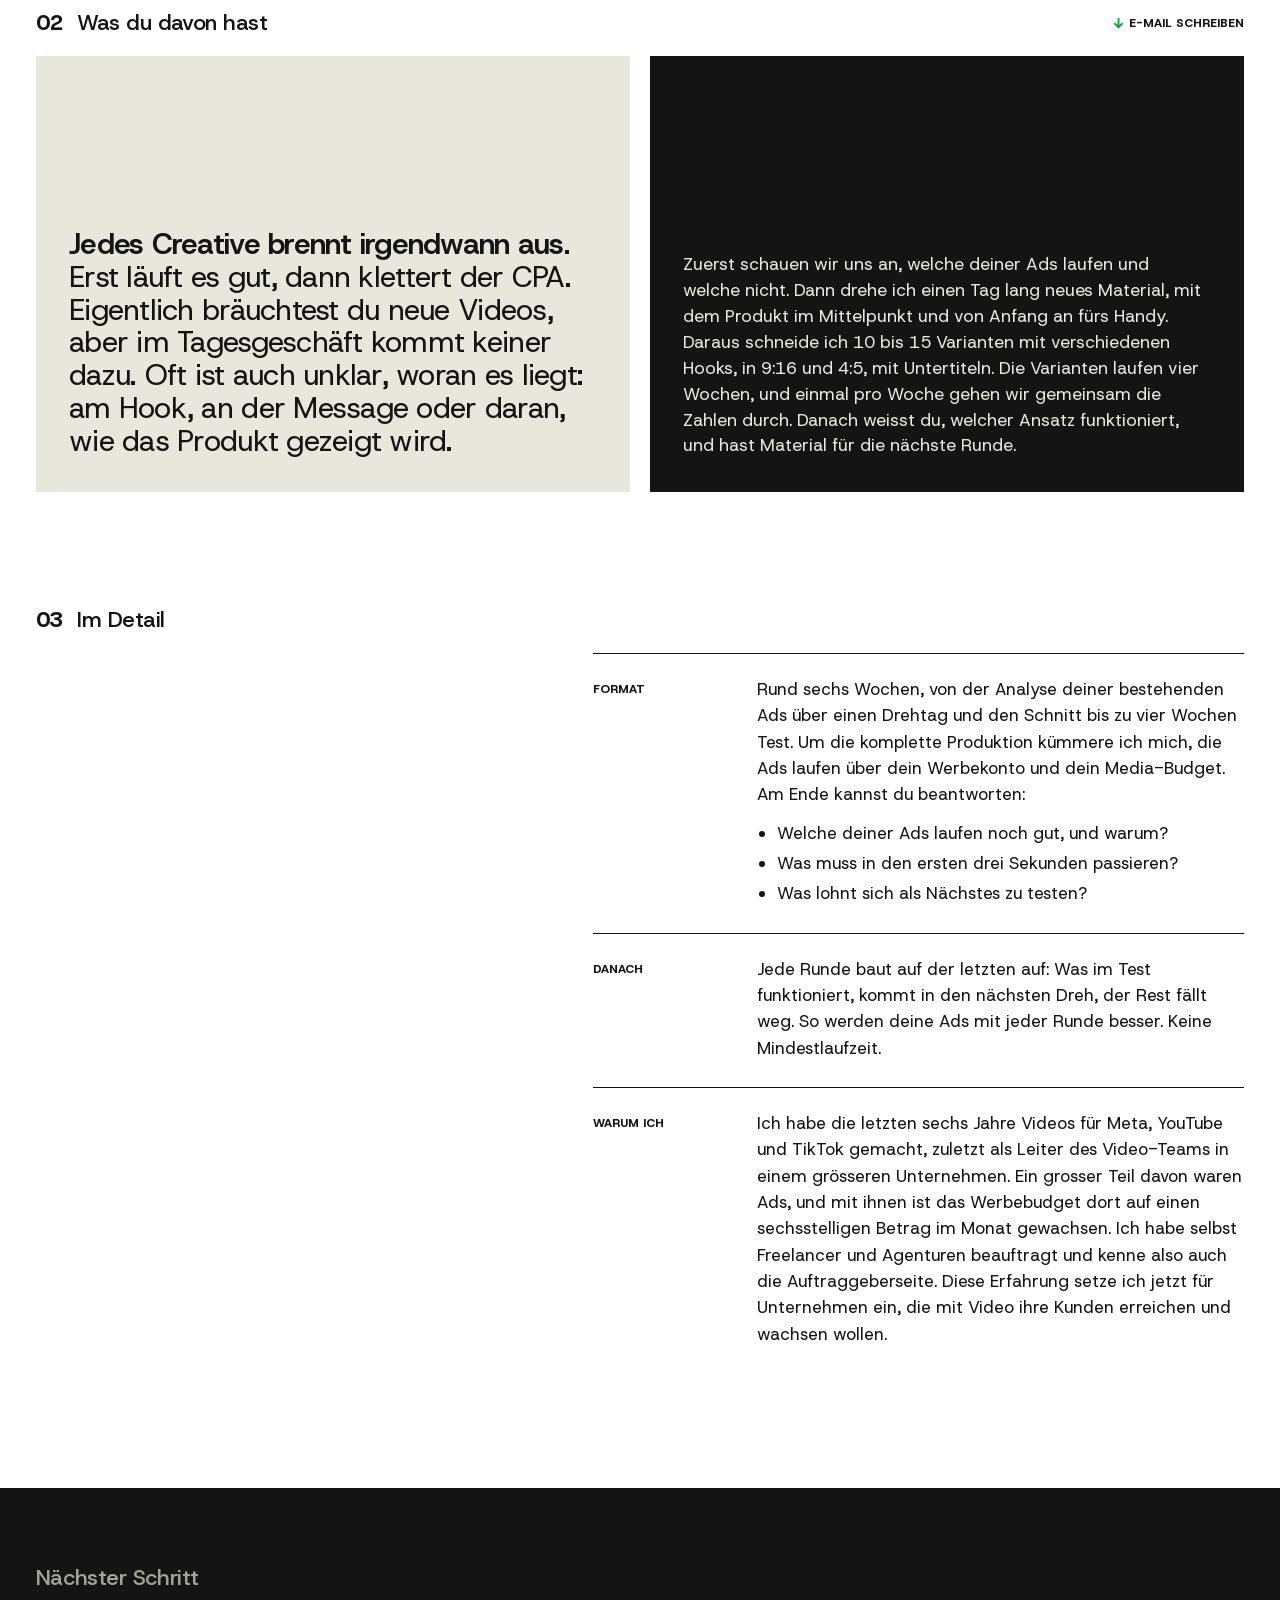
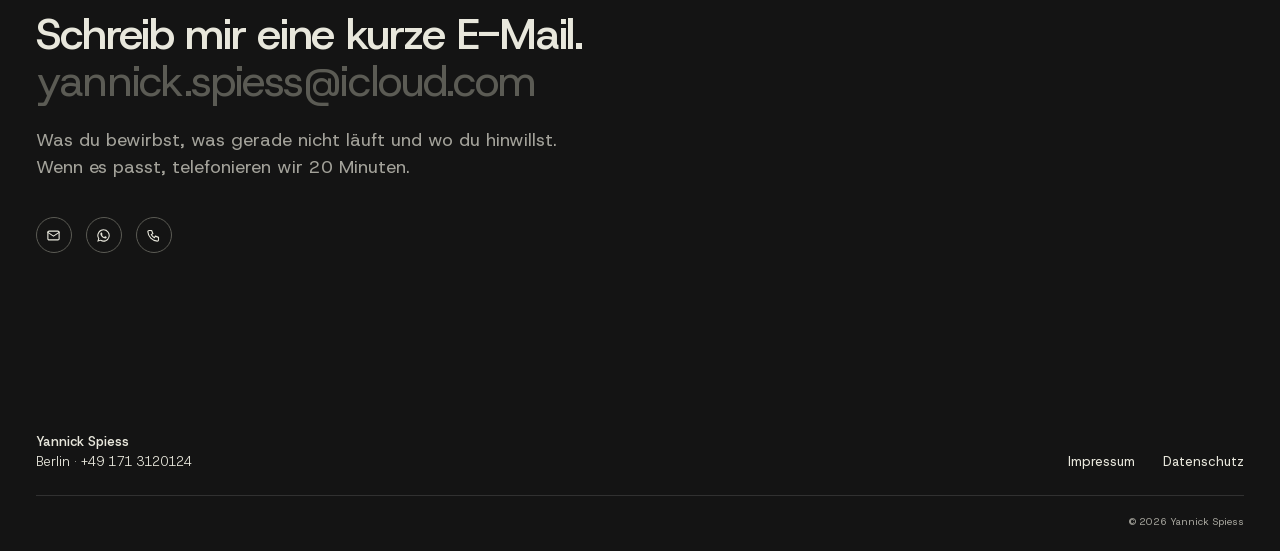
==== commit 62ae205e: "ads, workshop: 1440px content frame; cap ads band and workshop art by window height Co-Authored-By: " ====
--- a/ads/index.html
+++ b/ads/index.html
@@ -35,6 +35,8 @@
     --green: #16A34A;
     --sans: 'Host Grotesk', system-ui, -apple-system, sans-serif;
     --gutter: clamp(16px, 2.8vw, 40px);
+    --frame: 1440px;
+    --side: max(var(--gutter), (100vw - var(--frame)) / 2);
   }
   * { box-sizing: border-box; }
   html { -webkit-text-size-adjust: 100%; scroll-behavior: smooth; }
@@ -76,7 +78,7 @@
     display: flex;
     justify-content: space-between;
     align-items: center;
-    padding: 20px var(--gutter);
+    padding: 20px var(--side);
     color: var(--ink);
     background: rgba(255,255,255,0.72);
     -webkit-backdrop-filter: blur(16px) saturate(1.4);
@@ -92,7 +94,7 @@
 
   /* Hero: giant grotesk line, script line laid across it. */
   .hero {
-    padding: clamp(120px, 13vw, 160px) var(--gutter) clamp(40px, 5vw, 64px);
+    padding: clamp(120px, 13vw, 160px) var(--side) clamp(40px, 5vw, 64px);
     text-align: center;
   }
   .hero h1 { margin: 22px 0 0; font-weight: 500; }
@@ -123,14 +125,15 @@
   /* Black band with a rotating gold phone (three.js, self-hosted). */
   .band {
     position: relative;
-    aspect-ratio: 16 / 9;
+    /* 16:9, but never taller than about two thirds of the window; the black always runs full width */
+    height: min(56.25vw, 64svh);
     background: var(--black);
     overflow: hidden;
   }
   .band canvas { position: absolute; inset: 0; width: 100%; height: 100%; display: block; }
   .band.nogl { display: none; }
 
-  .block { padding: clamp(72px, 9vw, 128px) var(--gutter); }
+  .block { padding: clamp(72px, 9vw, 128px) var(--side); }
   .sechead {
     margin: 0;
     display: flex;
@@ -184,7 +187,7 @@
   .contact {
     background: var(--night);
     color: var(--cream);
-    padding: clamp(56px, 6vw, 80px) var(--gutter) 0;
+    padding: clamp(56px, 6vw, 80px) var(--side) 0;
   }
   .contact .sechead { color: var(--mist); margin-bottom: var(--head-gap); }
   .contact .big {
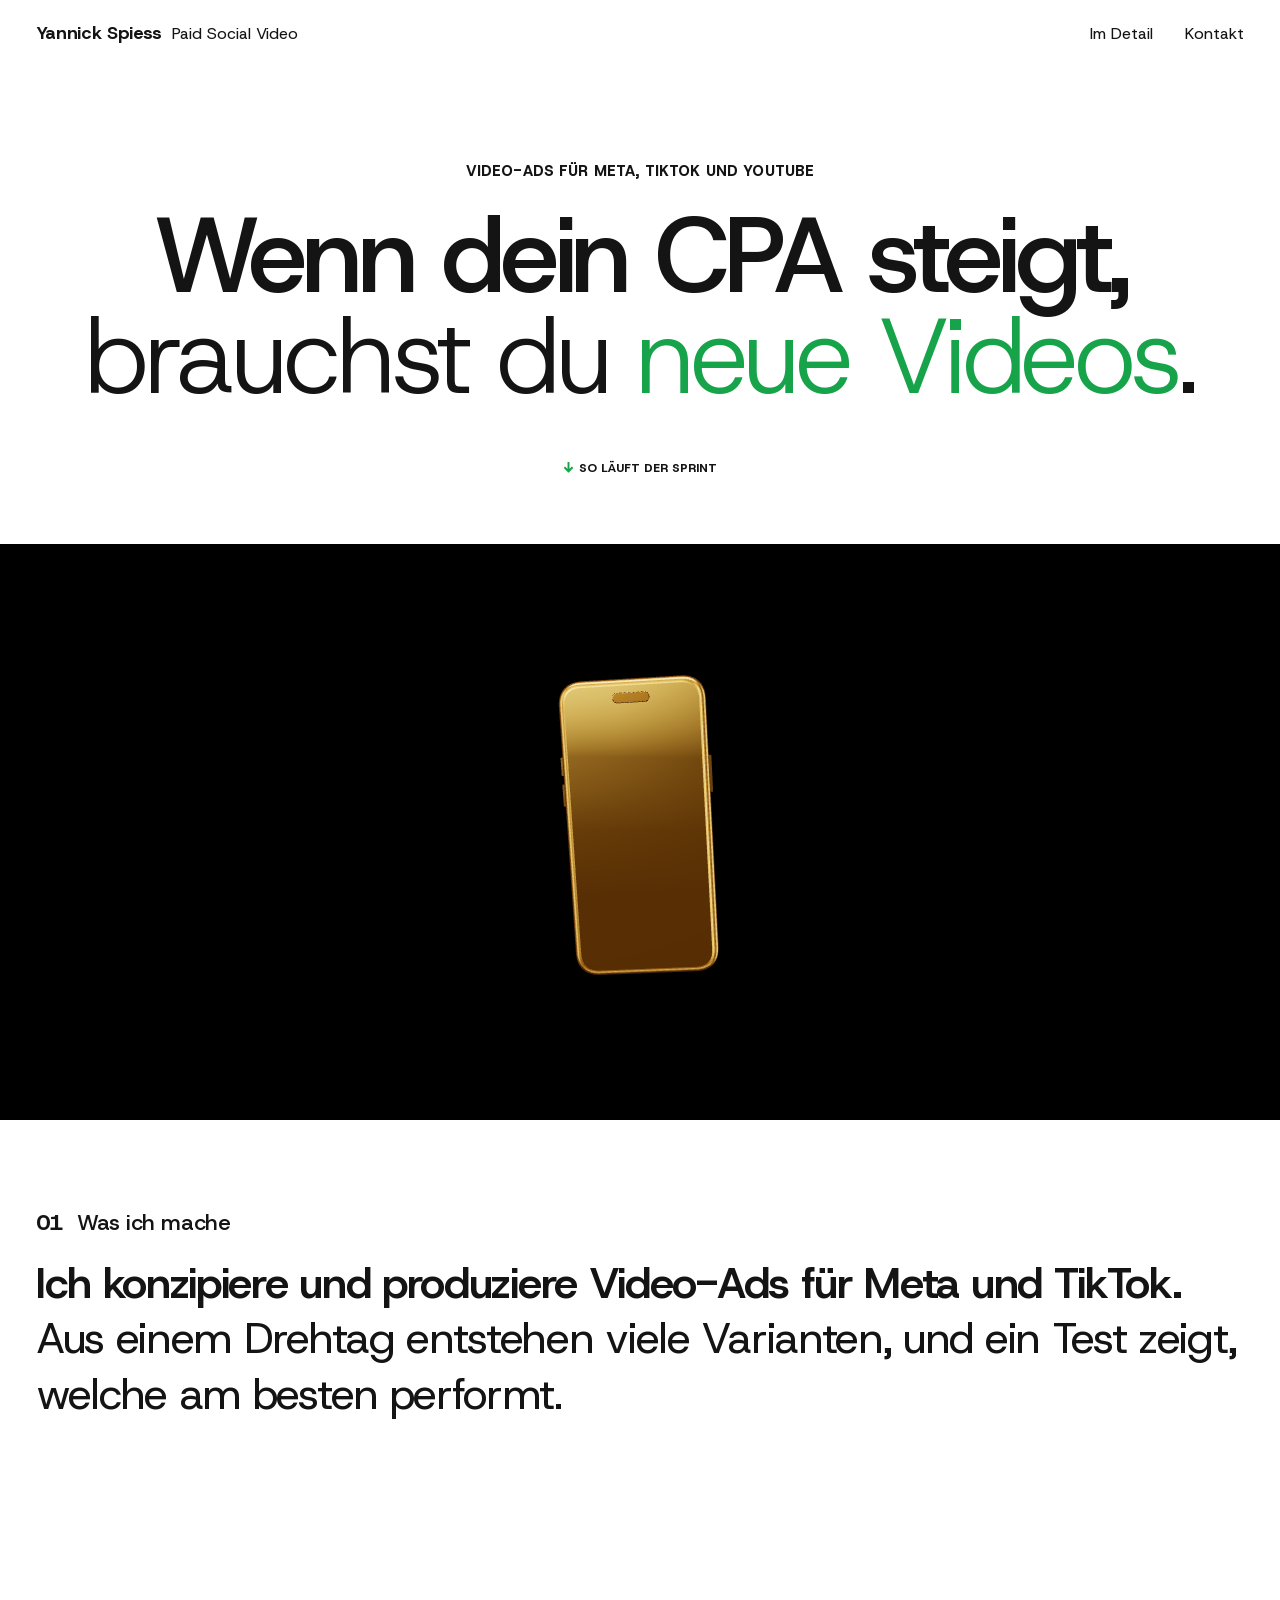
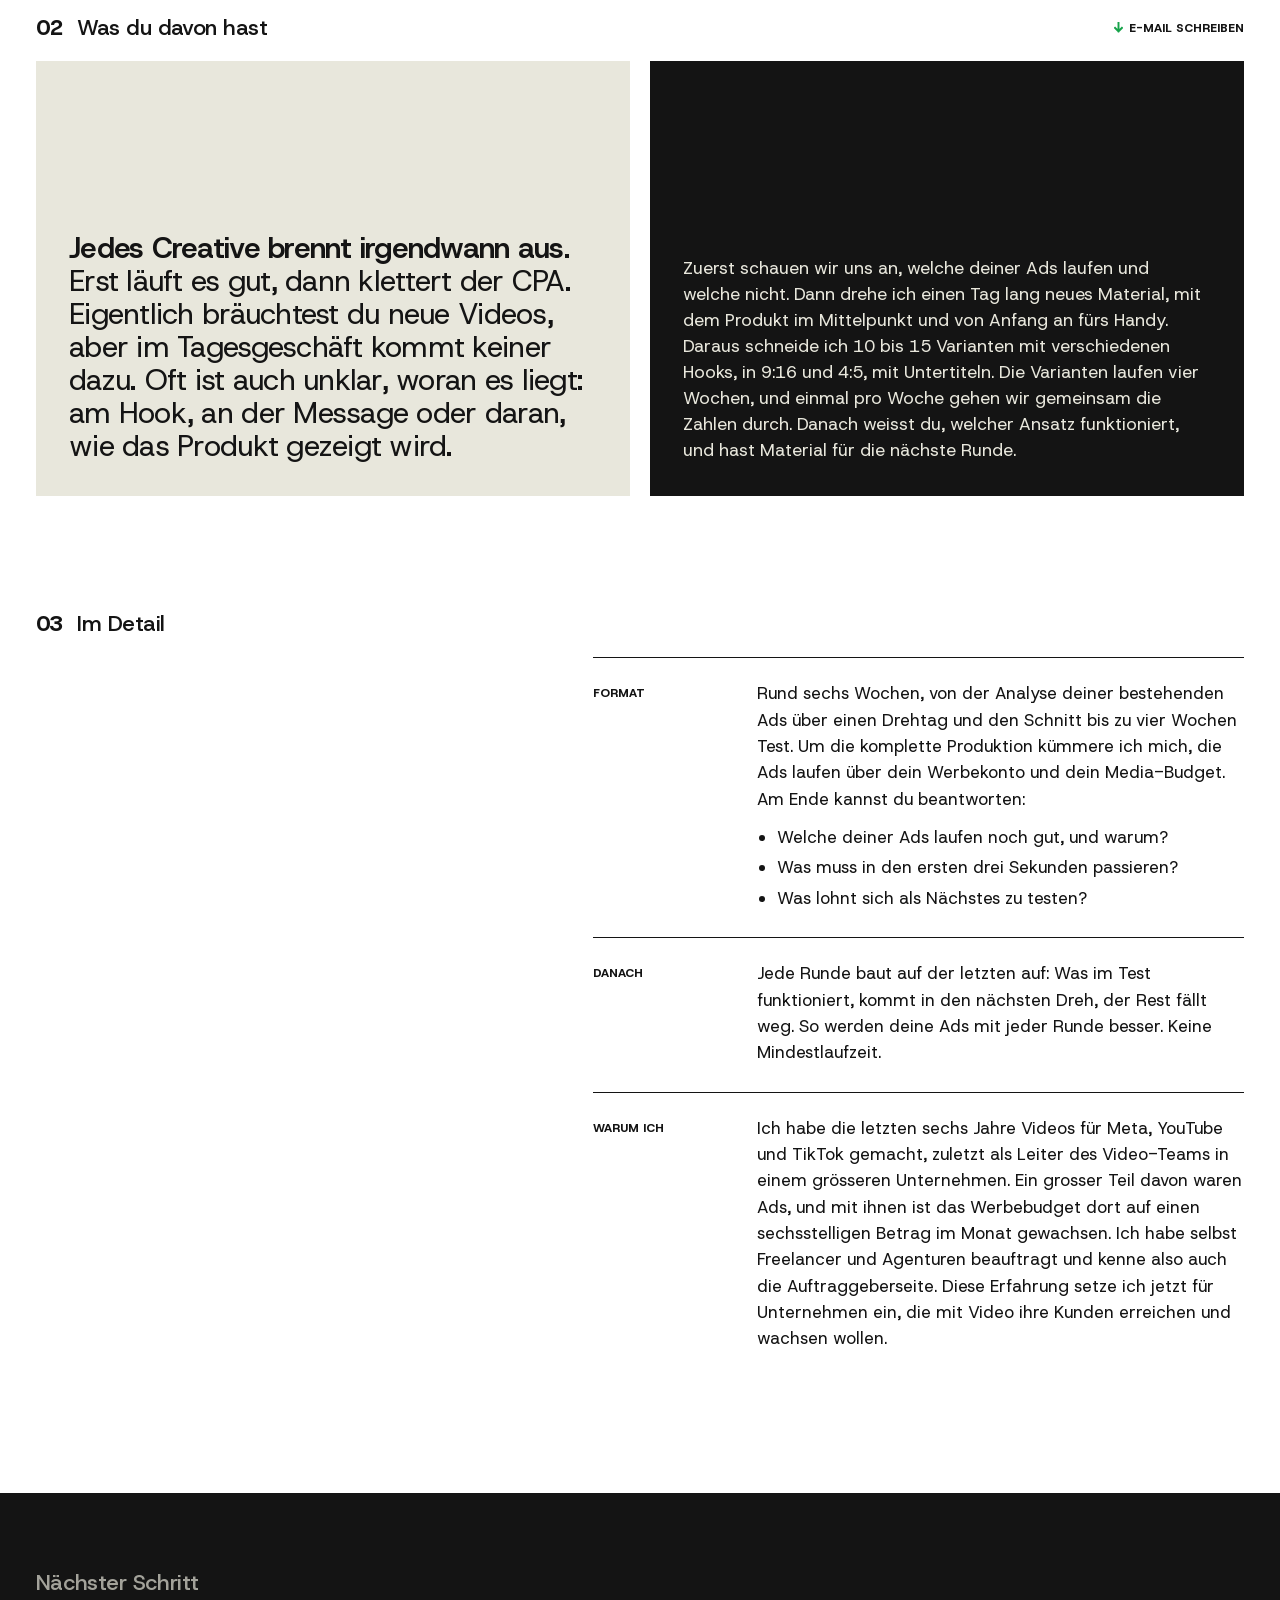
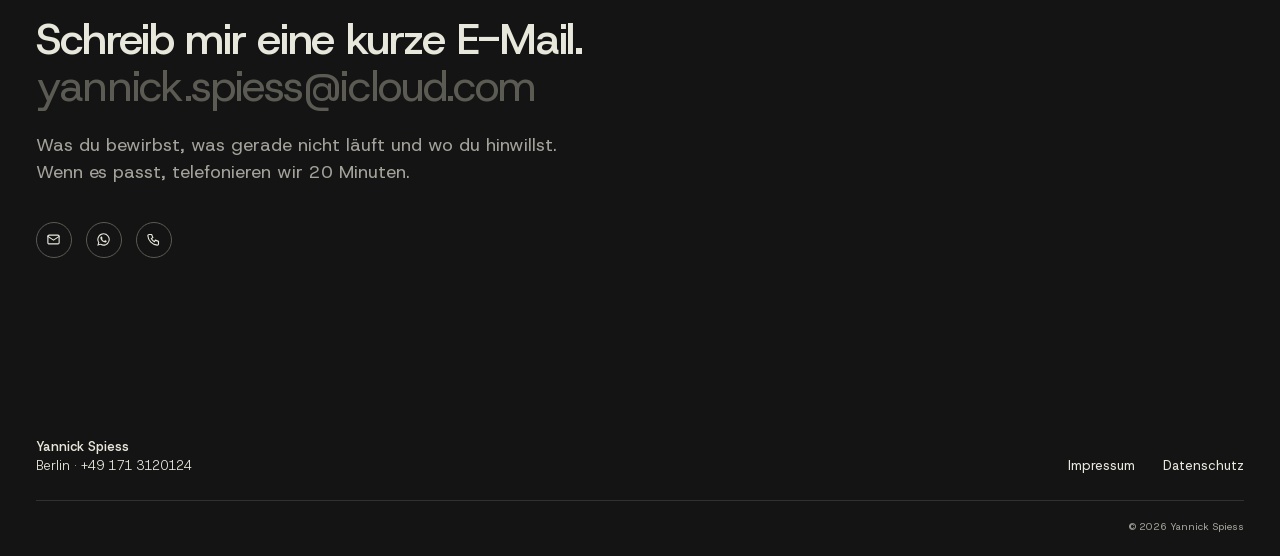
==== commit 7308ebf9: "ads: enlarge eyebrow, add YouTube Co-Authored-By: Claude Sonnet 5.5 <noreply@anthropic.com>" ====
--- a/ads/index.html
+++ b/ads/index.html
@@ -53,7 +53,7 @@
 
   .eyebrow {
     margin: 0;
-    font-size: 12px;
+    font-size: 15px;
     font-weight: 800;
     letter-spacing: 0.01em;
     text-transform: uppercase;
@@ -279,7 +279,7 @@
 
 <main>
   <section class="hero">
-    <p class="eyebrow">Video-Ads für Meta und TikTok</p>
+    <p class="eyebrow">Video-Ads für Meta, TikTok und YouTube</p>
     <h1>
       <span class="g">Wenn dein CPA<br class="m"> steigt,</span>
       <span class="s">brauchst<br class="m"> du <em>neue Videos</em>.</span>
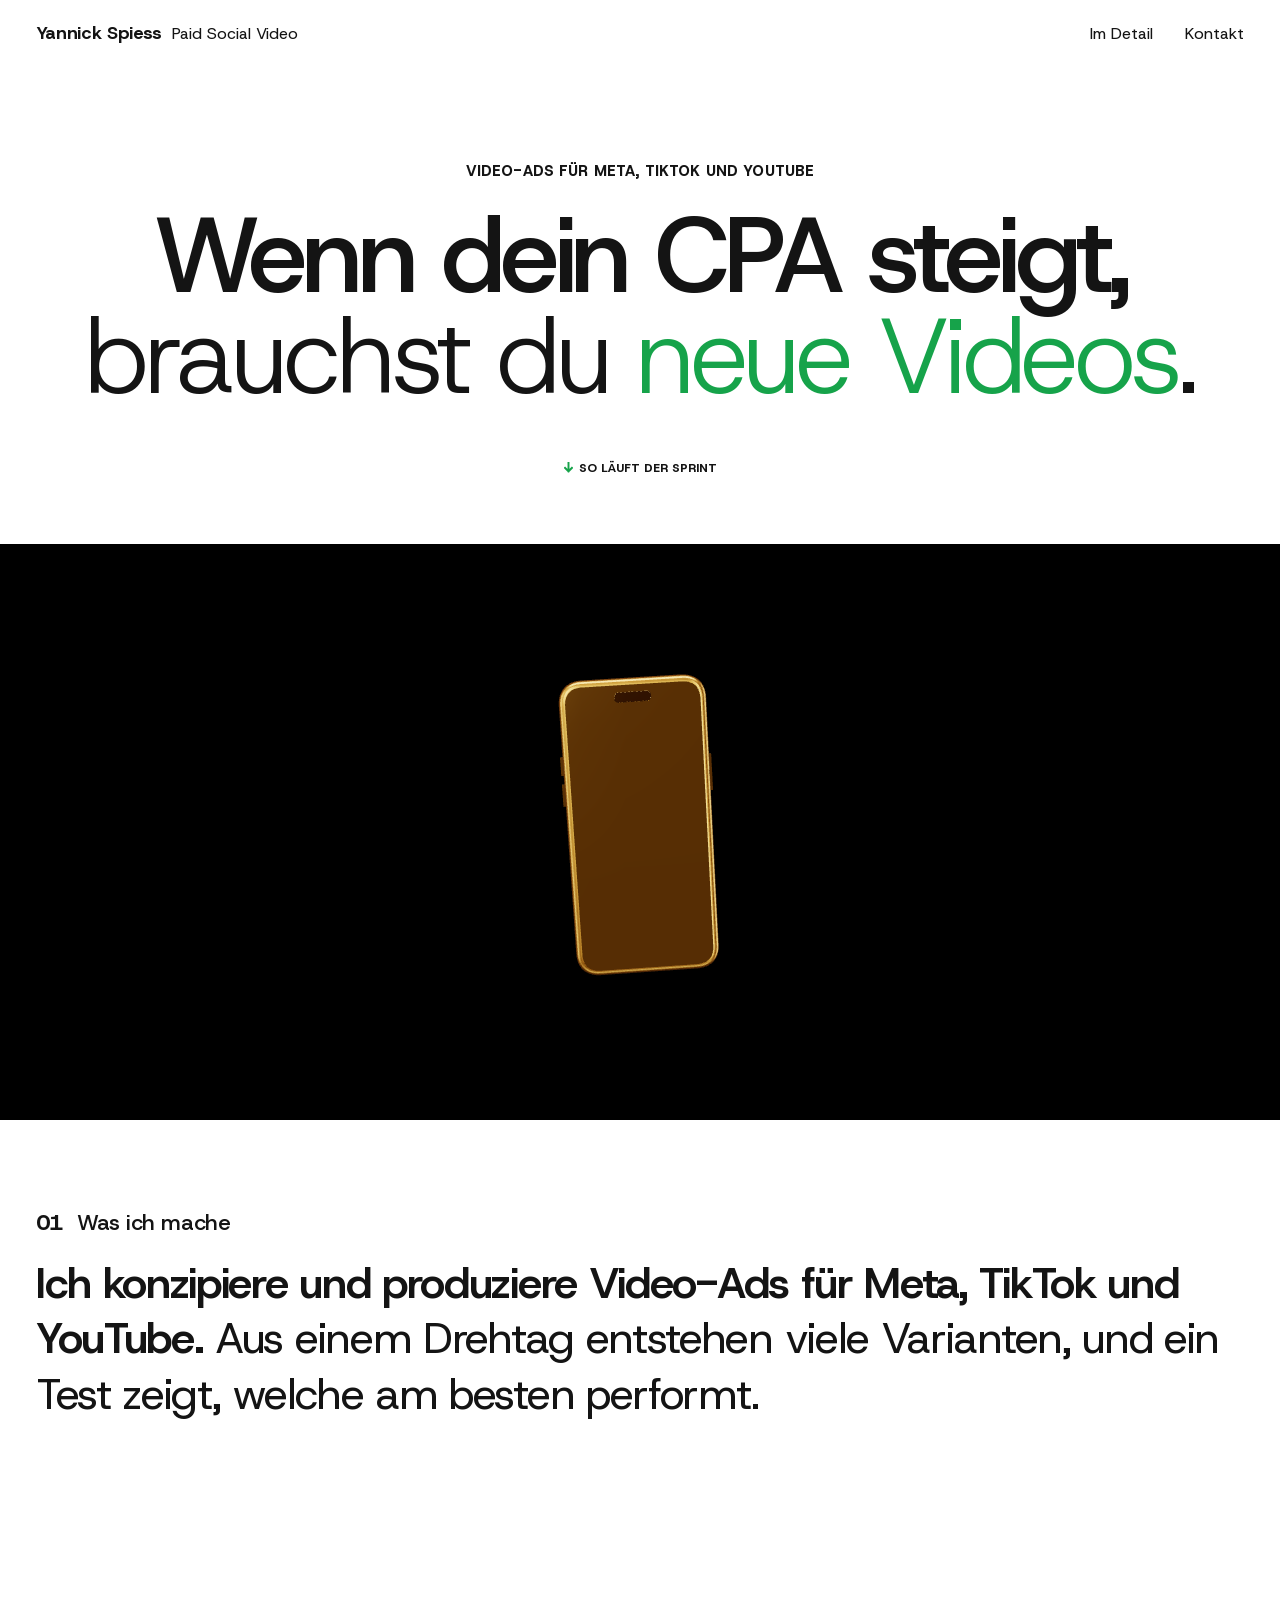
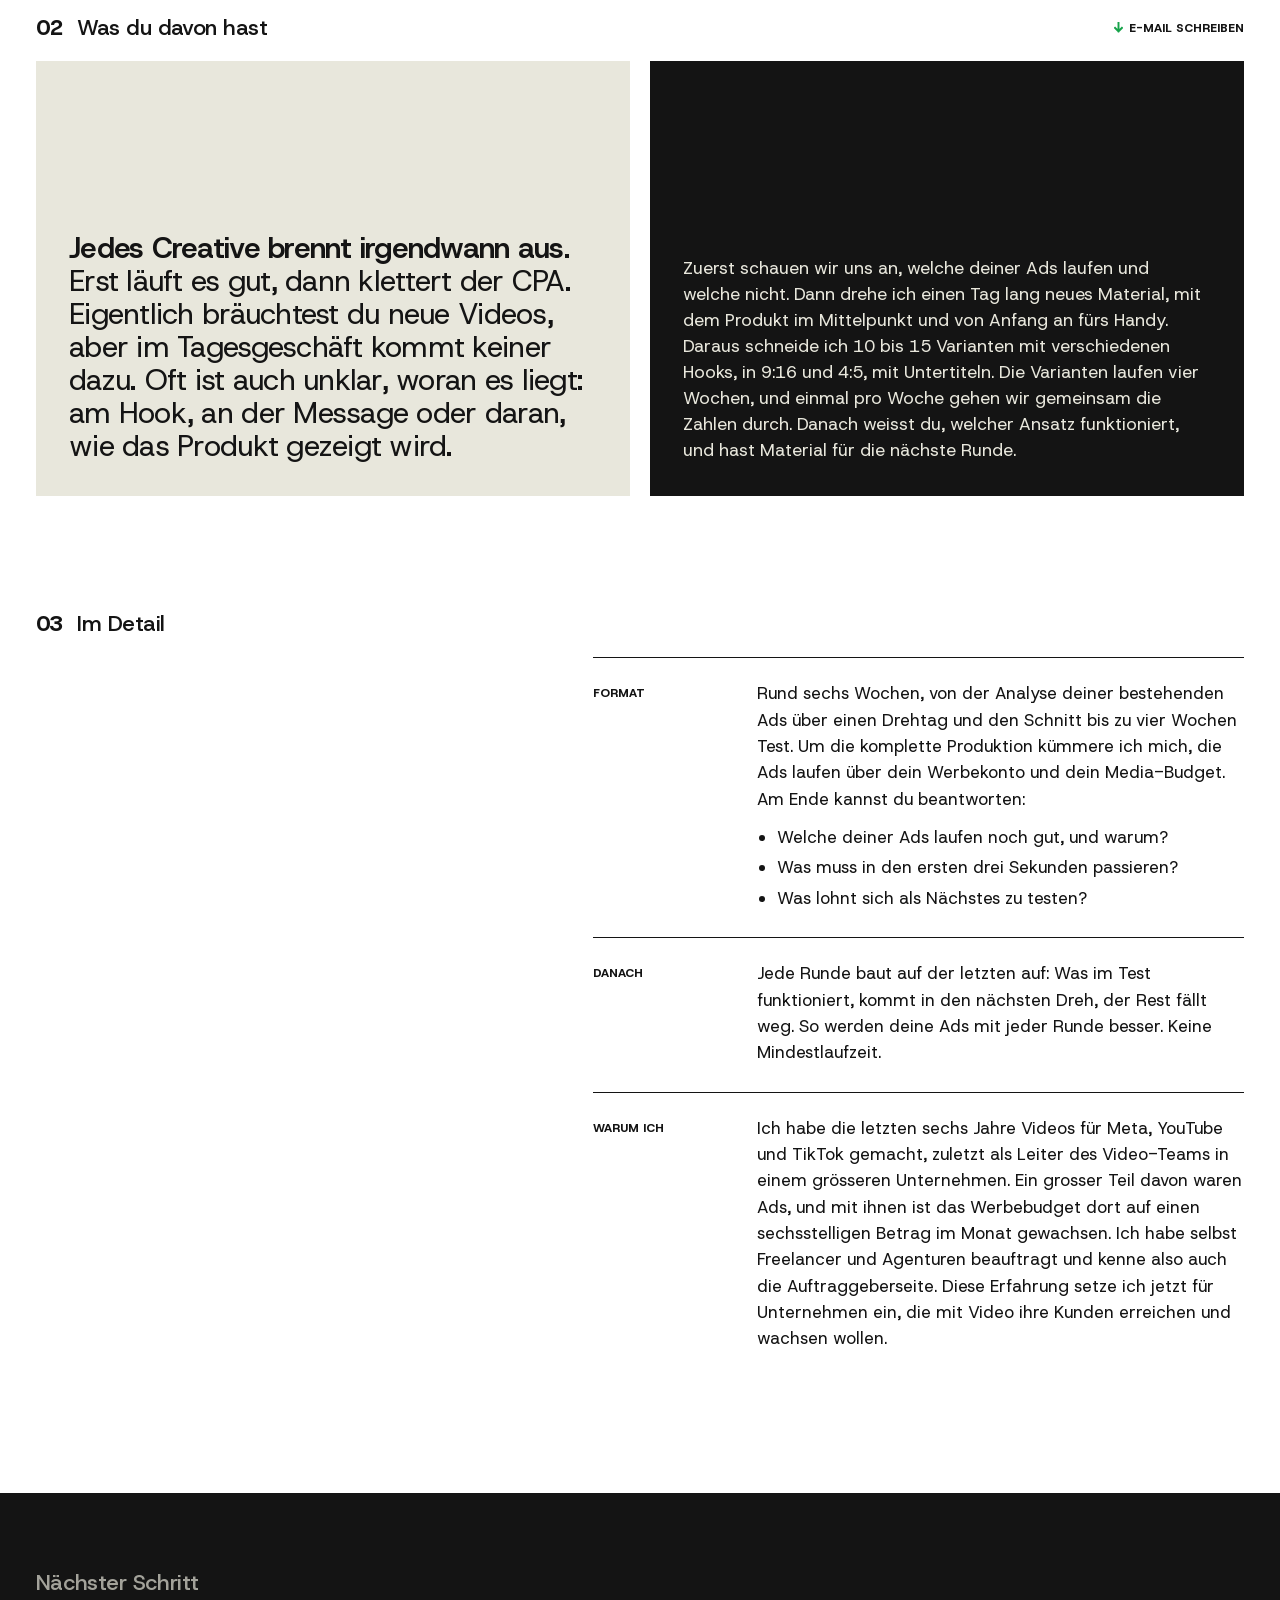
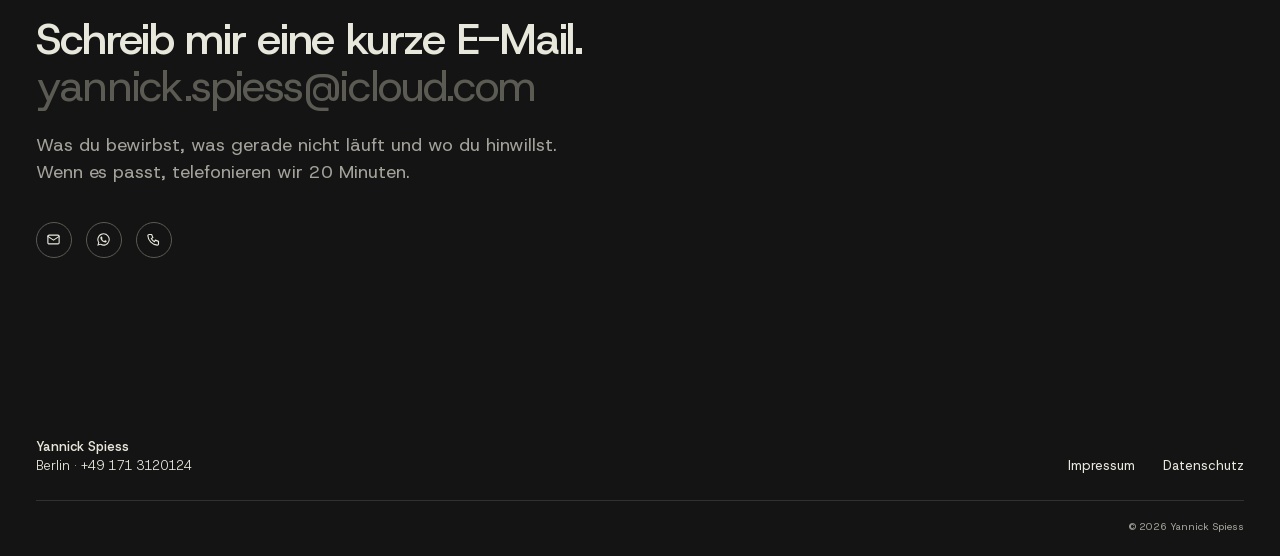
==== commit caf760d7: "ads: mention YouTube in meta, statement and mailto subject Co-Authored-By: Claude Sonnet 5.5 <norepl" ====
--- a/ads/index.html
+++ b/ads/index.html
@@ -4,11 +4,11 @@
 <meta charset="utf-8">
 <meta name="viewport" content="width=device-width, initial-scale=1">
 <title>Wenn dein CPA steigt, brauchst du neue Videos — Yannick Spiess</title>
-<meta name="description" content="Video-Ads für Meta und TikTok: aus einem Drehtag viele Varianten, und ein Test zeigt, welche am besten performt.">
+<meta name="description" content="Video-Ads für Meta, TikTok und YouTube: aus einem Drehtag viele Varianten, und ein Test zeigt, welche am besten performt.">
 <meta name="robots" content="noindex">
 <meta property="og:type" content="website">
 <meta property="og:title" content="Wenn dein CPA steigt, brauchst du neue Videos.">
-<meta property="og:description" content="Video-Ads für Meta und TikTok, von Yannick Spiess.">
+<meta property="og:description" content="Video-Ads für Meta, TikTok und YouTube, von Yannick Spiess.">
 <meta property="og:url" content="https://yannickspiess.github.io/ads/">
 <meta property="og:locale" content="de_DE">
 <link rel="icon" href="../favicon.svg" type="image/svg+xml">
@@ -291,7 +291,7 @@
 
   <section class="block roomy">
     <h2 class="sechead"><b>01</b>Was ich mache</h2>
-    <p class="statement" data-reveal><strong>Ich konzipiere und produziere Video-Ads für Meta und TikTok.</strong> Aus einem Drehtag entstehen viele Varianten, und ein Test zeigt, welche am besten performt.</p>
+    <p class="statement" data-reveal><strong>Ich konzipiere und produziere Video-Ads für Meta, TikTok und YouTube.</strong> Aus einem Drehtag entstehen viele Varianten, und ein Test zeigt, welche am besten performt.</p>
   </section>
 
   <section class="block" id="sprint" style="padding-top:0;scroll-margin-top:110px">
@@ -338,10 +338,10 @@
 <footer class="contact" id="kontakt">
   <h2 class="sechead">Nächster Schritt</h2>
   <p class="big">Schreib mir eine kurze E-Mail.</p>
-  <a class="mail" href="mailto:yannick.spiess@icloud.com?subject=Video-Ads%20f%C3%BCr%20Meta%20und%20TikTok">yannick.spiess@icloud.com</a>
+  <a class="mail" href="mailto:yannick.spiess@icloud.com?subject=Video-Ads%20f%C3%BCr%20Meta%2C%20TikTok%20und%20YouTube">yannick.spiess@icloud.com</a>
   <p class="lede">Was du bewirbst, was gerade nicht läuft und wo du hinwillst. Wenn es passt, telefonieren wir 20&nbsp;Minuten.</p>
   <div class="icons">
-    <a href="mailto:yannick.spiess@icloud.com?subject=Video-Ads%20f%C3%BCr%20Meta%20und%20TikTok" aria-label="E-Mail schreiben">
+    <a href="mailto:yannick.spiess@icloud.com?subject=Video-Ads%20f%C3%BCr%20Meta%2C%20TikTok%20und%20YouTube" aria-label="E-Mail schreiben">
       <svg viewBox="0 0 24 24" fill="none" stroke="currentColor" stroke-width="1.8" stroke-linecap="round" stroke-linejoin="round"><rect x="3" y="5" width="18" height="14" rx="2"/><path d="m3 7 9 6 9-6"/></svg>
     </a>
     <a href="https://wa.me/491713120124" aria-label="WhatsApp: +49 171 3120124">
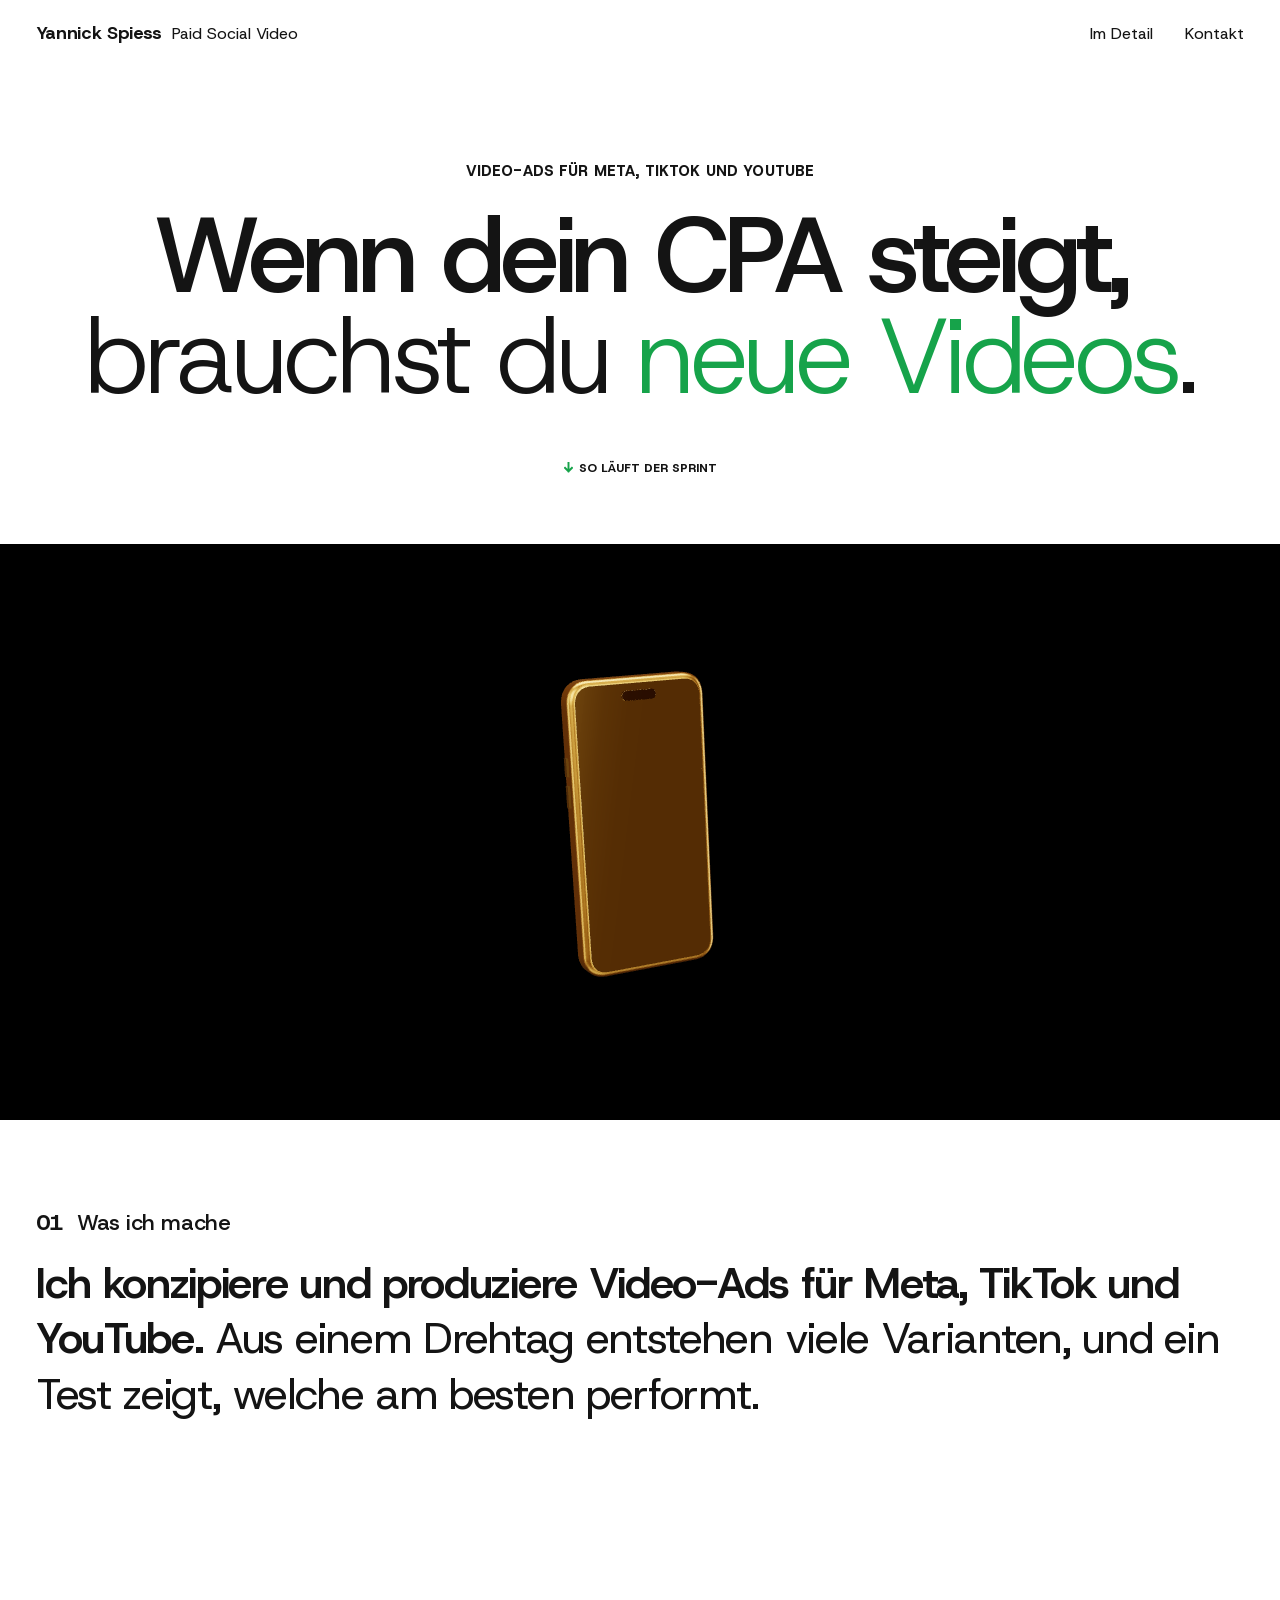
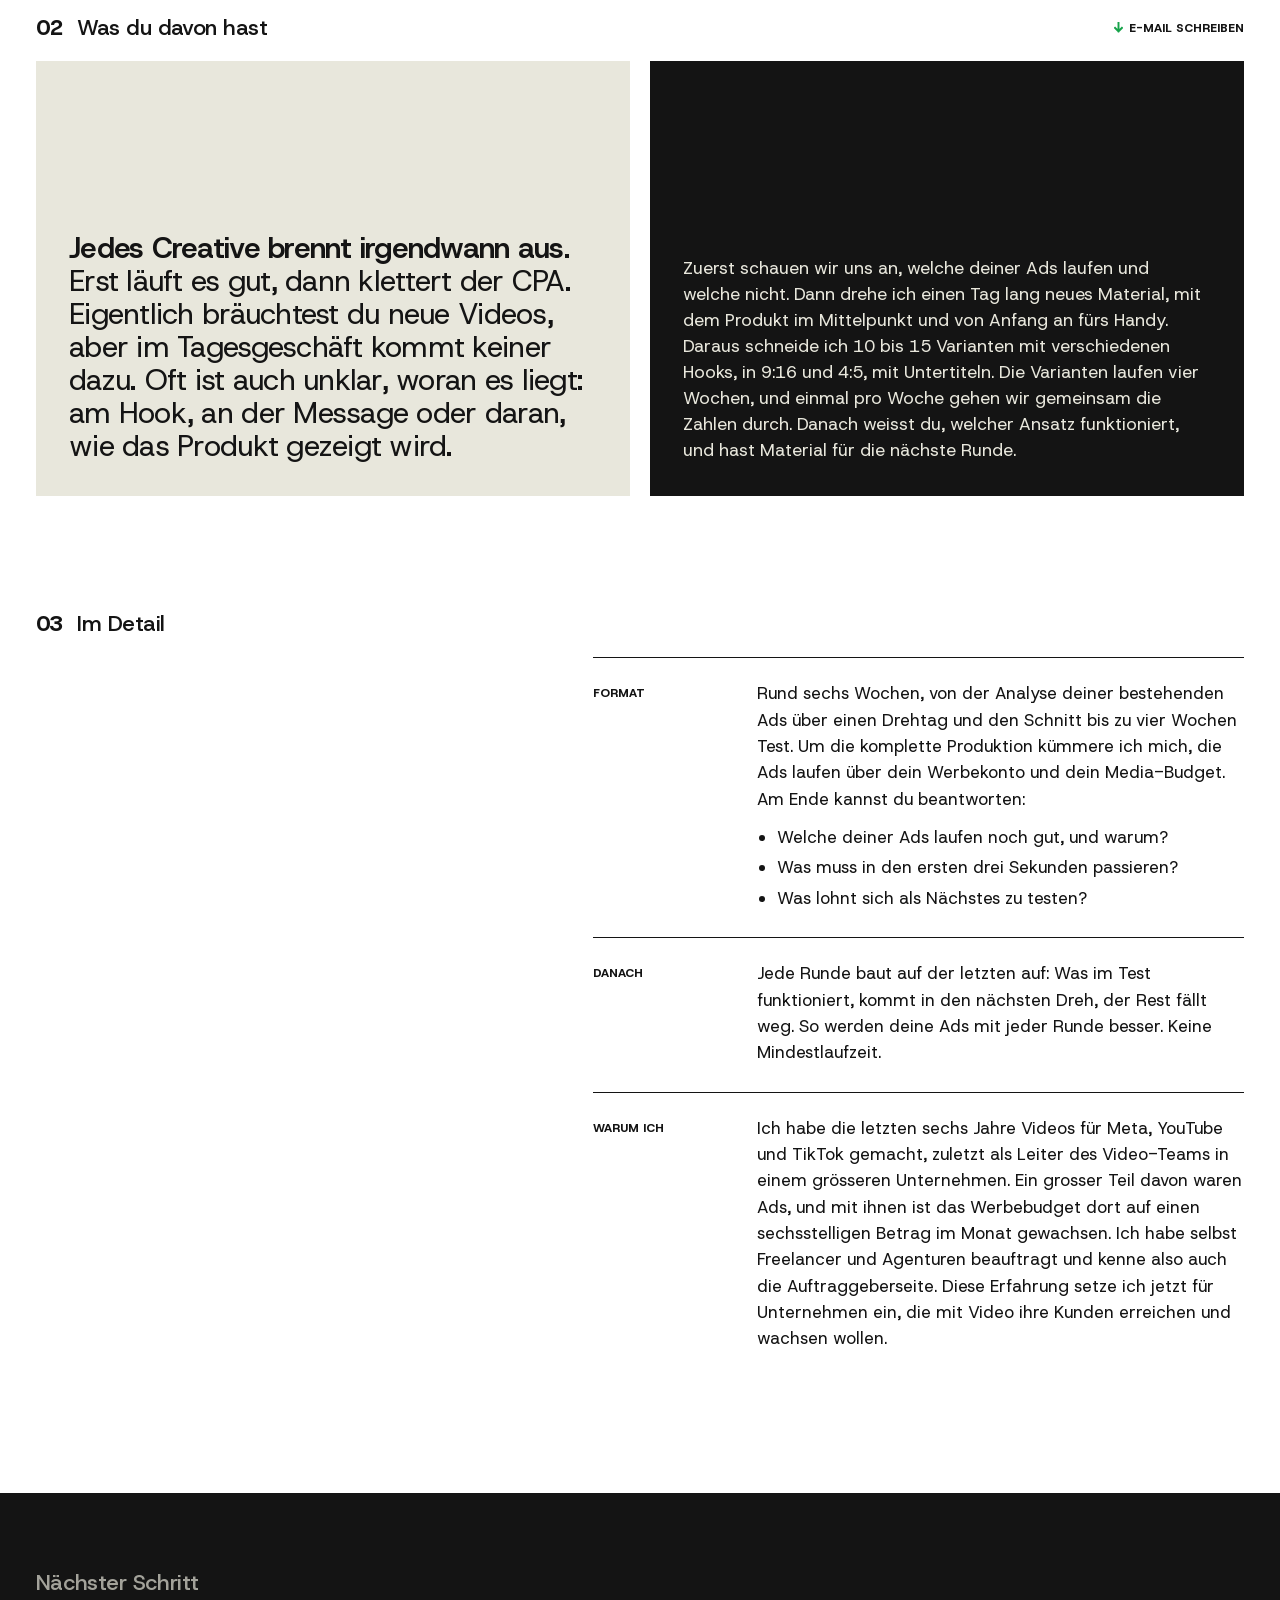
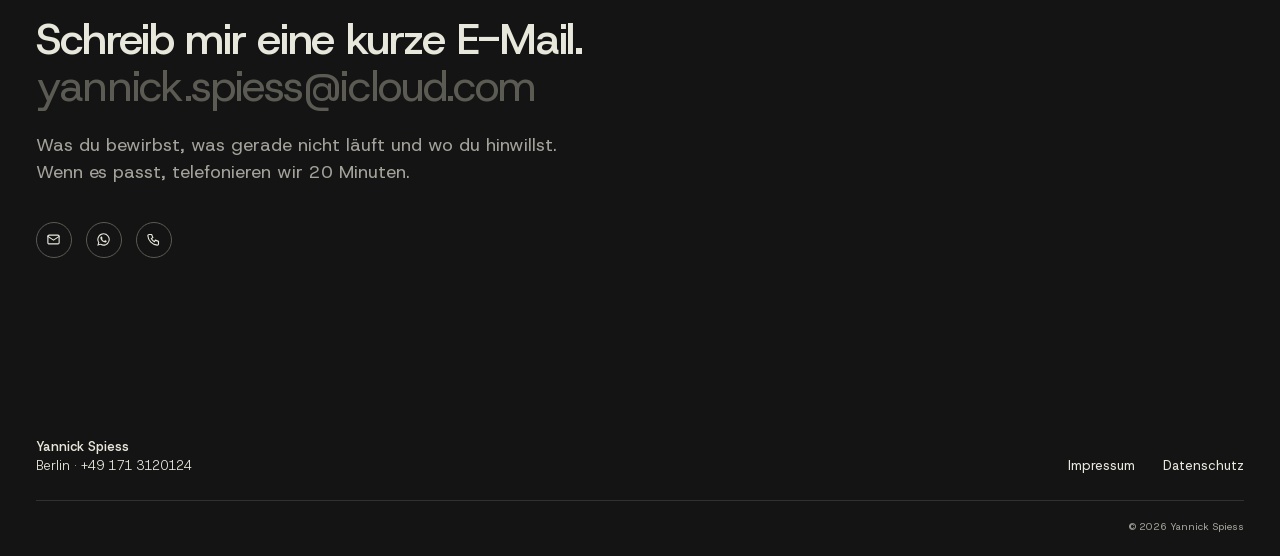
==== commit c0806eb8: "ads: keep original eyebrow size and copy on mobile, new version desktop only Co-Authored-By: Claude " ====
--- a/ads/index.html
+++ b/ads/index.html
@@ -53,10 +53,16 @@
 
   .eyebrow {
     margin: 0;
-    font-size: 15px;
+    font-size: 12px;
     font-weight: 800;
     letter-spacing: 0.01em;
     text-transform: uppercase;
+  }
+  .d-only { display: none; }
+  @media (min-width: 601px) {
+    .eyebrow { font-size: 15px; }
+    .m-only { display: none; }
+    .d-only { display: inline; }
   }
   .dot {
     display: inline-flex;
@@ -279,7 +285,7 @@
 
 <main>
   <section class="hero">
-    <p class="eyebrow">Video-Ads für Meta, TikTok und YouTube</p>
+    <p class="eyebrow">Video-Ads für <span class="m-only">Meta und TikTok</span><span class="d-only">Meta, TikTok und YouTube</span></p>
     <h1>
       <span class="g">Wenn dein CPA<br class="m"> steigt,</span>
       <span class="s">brauchst<br class="m"> du <em>neue Videos</em>.</span>
@@ -291,7 +297,7 @@
 
   <section class="block roomy">
     <h2 class="sechead"><b>01</b>Was ich mache</h2>
-    <p class="statement" data-reveal><strong>Ich konzipiere und produziere Video-Ads für Meta, TikTok und YouTube.</strong> Aus einem Drehtag entstehen viele Varianten, und ein Test zeigt, welche am besten performt.</p>
+    <p class="statement" data-reveal><strong>Ich konzipiere und produziere Video-Ads für <span class="m-only">Meta und TikTok</span><span class="d-only">Meta, TikTok und YouTube</span>.</strong> Aus einem Drehtag entstehen viele Varianten, und ein Test zeigt, welche am besten performt.</p>
   </section>
 
   <section class="block" id="sprint" style="padding-top:0;scroll-margin-top:110px">
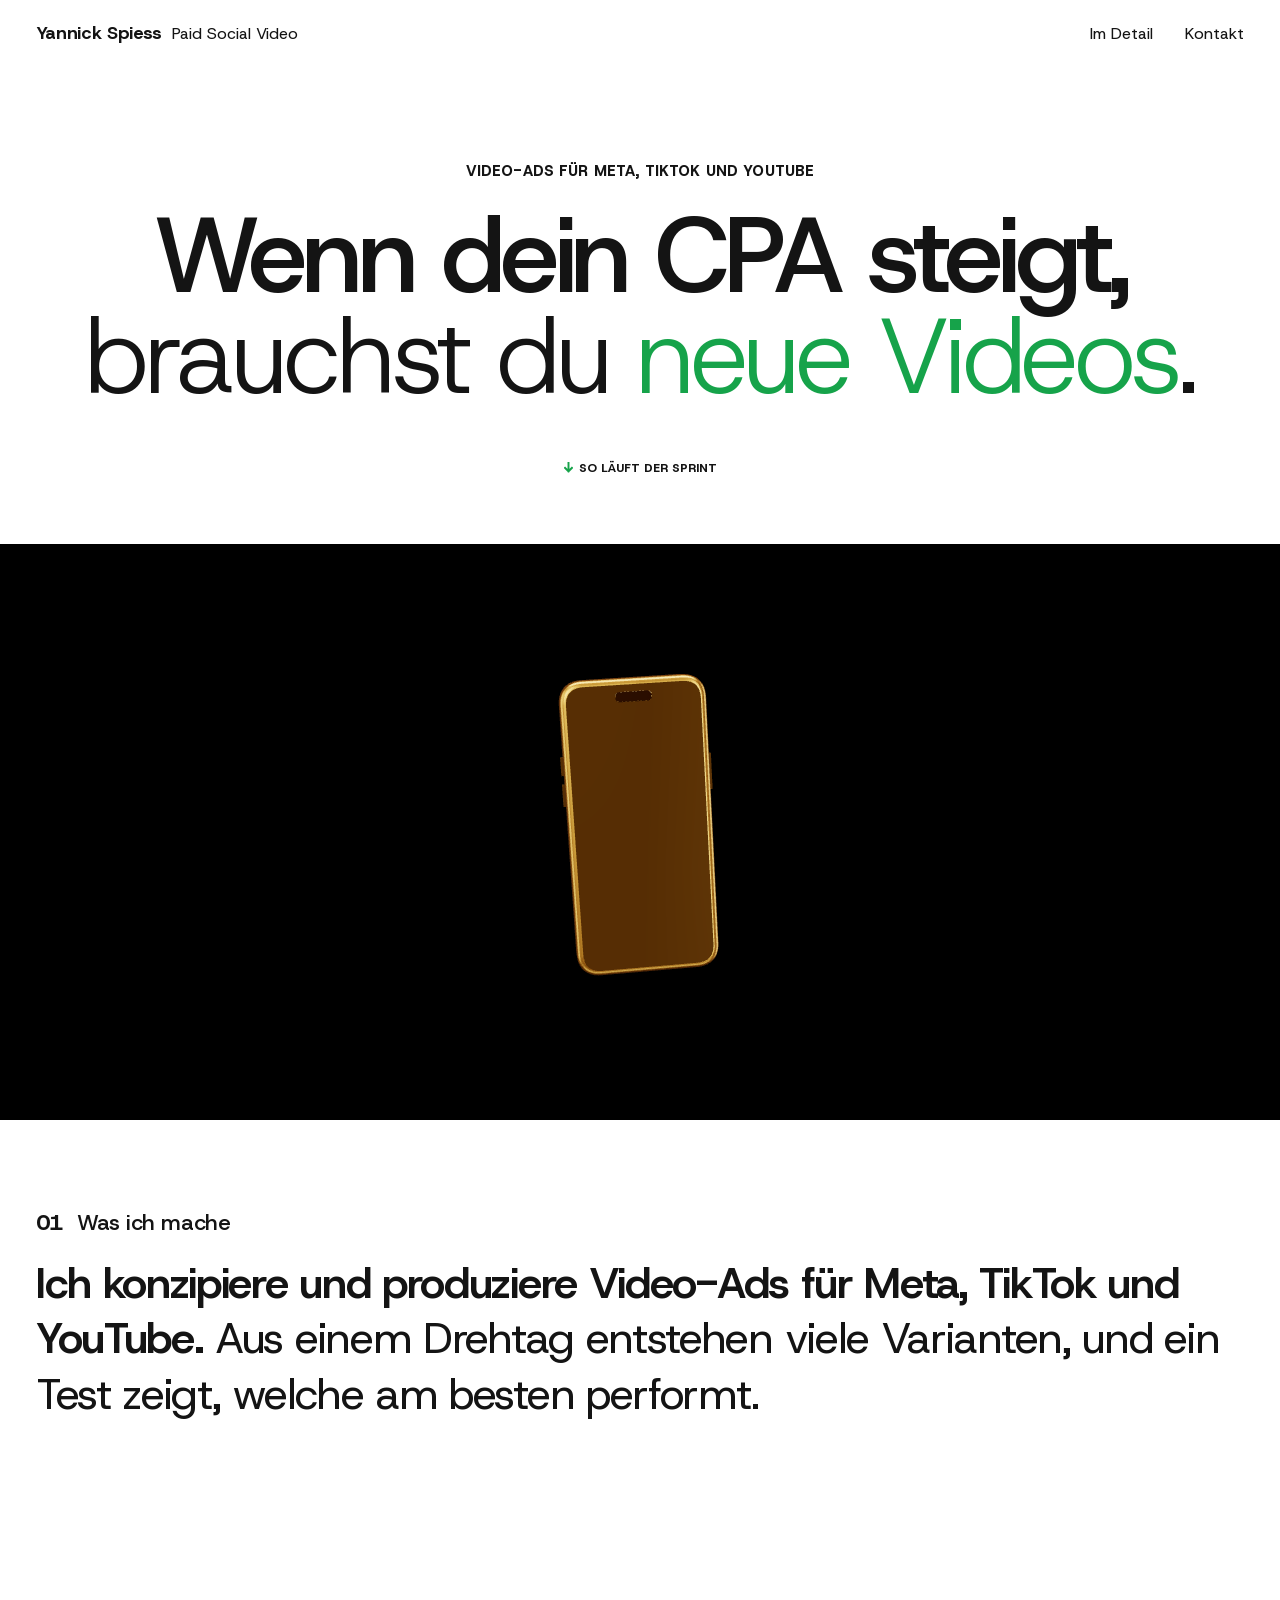
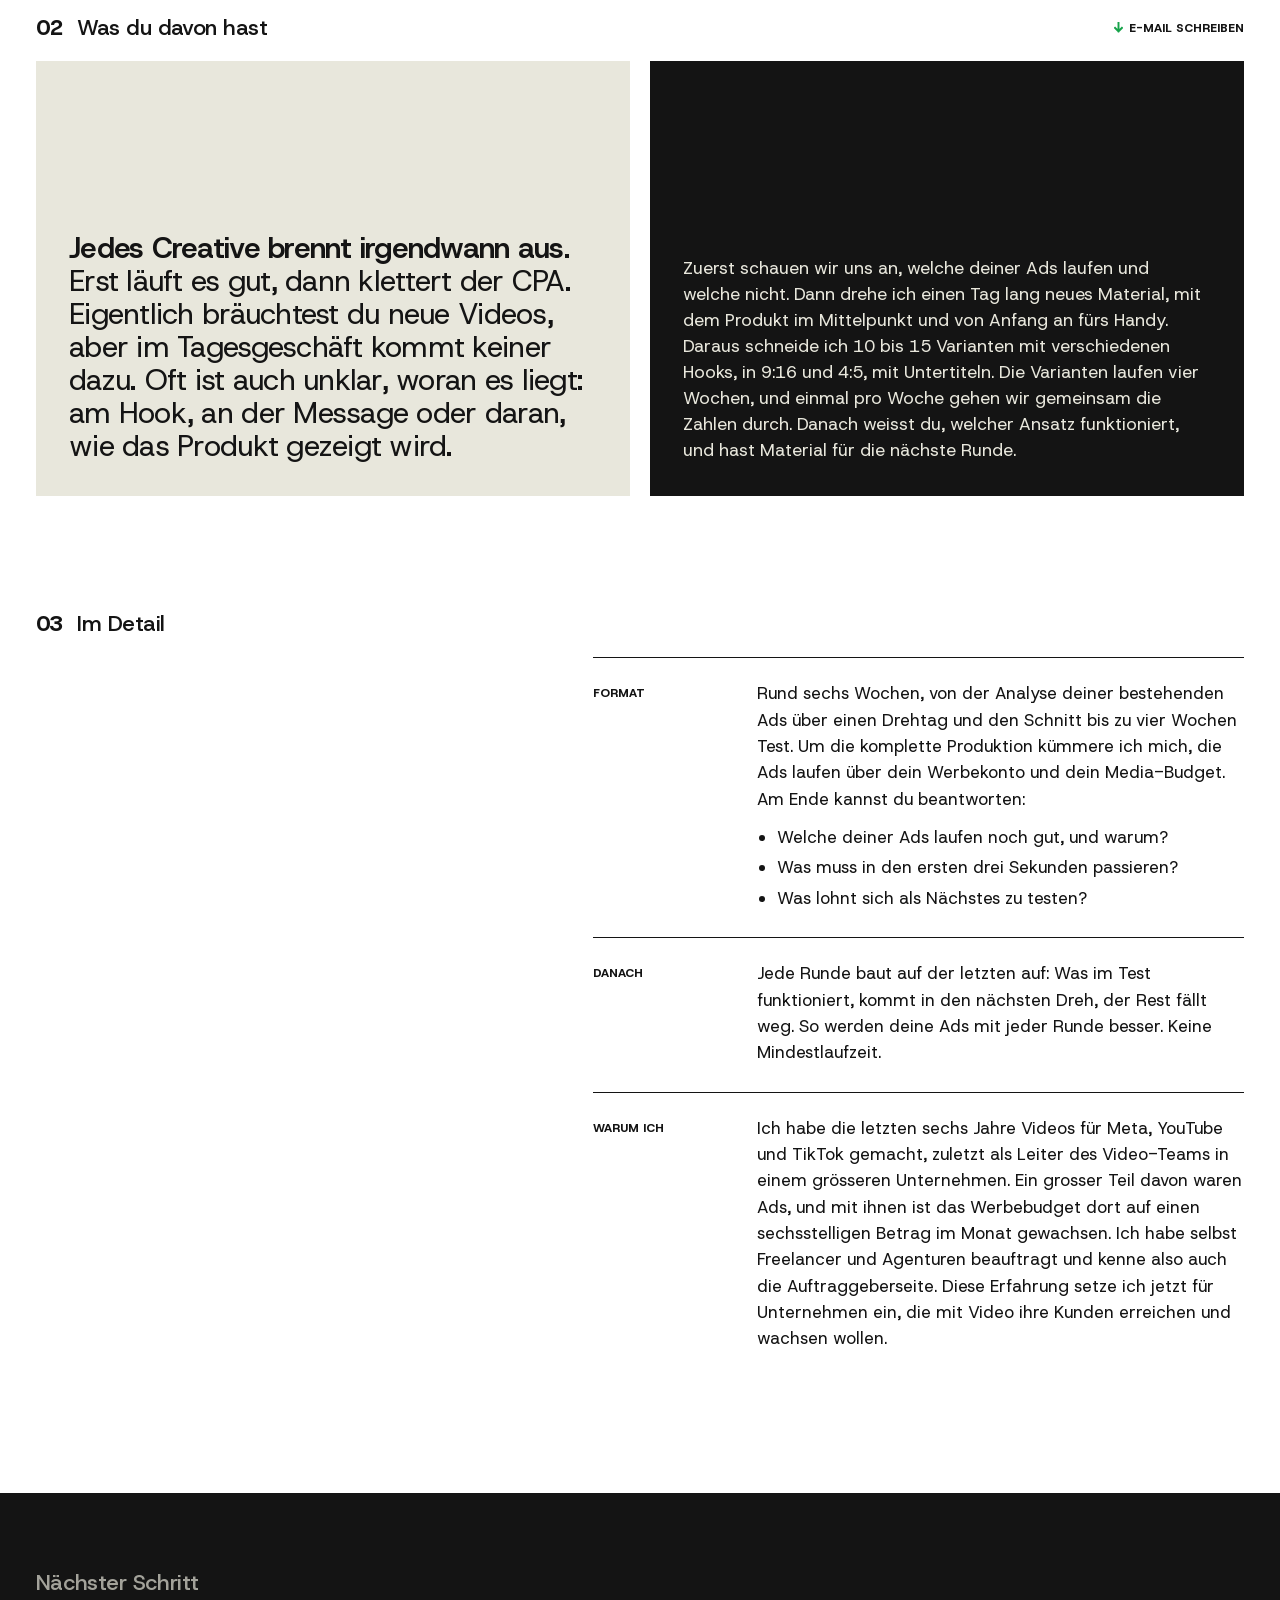
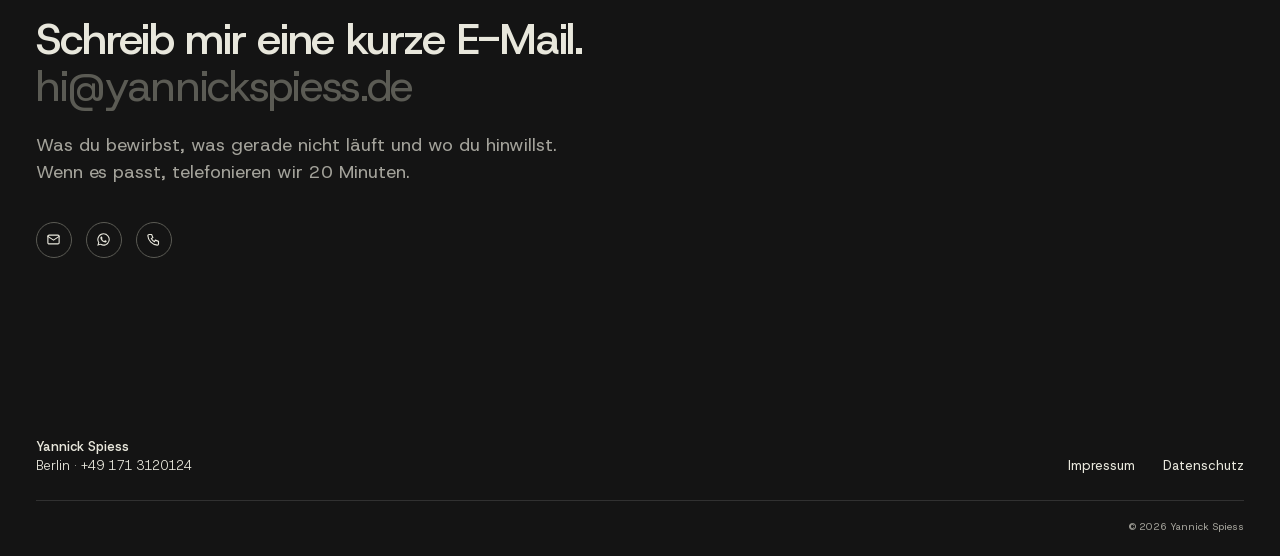
==== commit 7f6b780a: "Deploy website-source@48edacf" ====
--- a/ads/index.html
+++ b/ads/index.html
@@ -2,408 +2,13 @@
 <html lang="de">
 <head>
 <meta charset="utf-8">
-<meta name="viewport" content="width=device-width, initial-scale=1">
-<title>Wenn dein CPA steigt, brauchst du neue Videos — Yannick Spiess</title>
-<meta name="description" content="Video-Ads für Meta, TikTok und YouTube: aus einem Drehtag viele Varianten, und ein Test zeigt, welche am besten performt.">
+<title>Yannick Spiess</title>
 <meta name="robots" content="noindex">
-<meta property="og:type" content="website">
-<meta property="og:title" content="Wenn dein CPA steigt, brauchst du neue Videos.">
-<meta property="og:description" content="Video-Ads für Meta, TikTok und YouTube, von Yannick Spiess.">
-<meta property="og:url" content="https://yannickspiess.github.io/ads/">
-<meta property="og:locale" content="de_DE">
-<link rel="icon" href="../favicon.svg" type="image/svg+xml">
-<script>document.documentElement.classList.add('js');</script>
-<style>
-  /* Host Grotesk (300–800), OFL, self-hosted — no requests to Google. three.js is self-hosted in /vendor. */
-  @font-face {
-    font-family: 'Host Grotesk';
-    font-style: normal;
-    font-weight: 300 800;
-    font-display: swap;
-    src: url(../fonts/HostGrotesk-var-latin.woff2) format('woff2');
-  }
-
-  :root {
-    --head-gap: 20px;
-    --paper: #FFFFFF;
-    --ink: #141414;
-    --black: #000000;
-    --night: #141414;
-    --cream: #E8E7DC;
-    --stone: #5B5B54;
-    --mist: #A3A29A;
-    --green: #16A34A;
-    --sans: 'Host Grotesk', system-ui, -apple-system, sans-serif;
-    --gutter: clamp(16px, 2.8vw, 40px);
-    --frame: 1440px;
-    --side: max(var(--gutter), (100vw - var(--frame)) / 2);
-  }
-  * { box-sizing: border-box; }
-  html { -webkit-text-size-adjust: 100%; scroll-behavior: smooth; }
-  body {
-    margin: 0;
-    background: var(--paper);
-    color: var(--ink);
-    font-family: var(--sans);
-    font-size: 16px;
-    line-height: 1.5;
-    -webkit-font-smoothing: antialiased;
-  }
-  a { color: inherit; }
-
-  .eyebrow {
-    margin: 0;
-    font-size: 12px;
-    font-weight: 800;
-    letter-spacing: 0.01em;
-    text-transform: uppercase;
-  }
-  .d-only { display: none; }
-  @media (min-width: 601px) {
-    .eyebrow { font-size: 15px; }
-    .m-only { display: none; }
-    .d-only { display: inline; }
-  }
-  .dot {
-    display: inline-flex;
-    align-items: center;
-    gap: 6px;
-    font-size: 12px;
-    font-weight: 800;
-    text-transform: uppercase;
-    text-decoration: none;
-  }
-  .dot::before { content: ""; width: 7px; height: 7px; border-radius: 50%; background: currentColor; }
-  .dot:hover { color: var(--green); }
-
-  /* Pinned header on a blurred bar; switches to dark over the black areas. */
-  header {
-    position: fixed;
-    inset: 0 0 auto 0;
-    z-index: 10;
-    display: flex;
-    justify-content: space-between;
-    align-items: center;
-    padding: 20px var(--side);
-    color: var(--ink);
-    background: rgba(255,255,255,0.72);
-    -webkit-backdrop-filter: blur(16px) saturate(1.4);
-    backdrop-filter: blur(16px) saturate(1.4);
-    font-size: 16px;
-    transition: background .25s, color .25s;
-  }
-  header.dark { color: var(--cream); background: rgba(20,20,20,0.6); }
-  header a { text-decoration: none; }
-  header .name { font-size: 18px; font-weight: 700; letter-spacing: -0.02em; }
-  header .role { font-size: 16px; font-weight: 400; letter-spacing: 0; margin-left: 10px; white-space: nowrap; }
-  header nav { display: flex; gap: 32px; }
-
-  /* Hero: giant grotesk line, script line laid across it. */
-  .hero {
-    padding: clamp(120px, 13vw, 160px) var(--side) clamp(40px, 5vw, 64px);
-    text-align: center;
-  }
-  .hero h1 { margin: 22px 0 0; font-weight: 500; }
-  .hero .g, .hero .s {
-    display: block;
-    white-space: nowrap;
-    font-size: var(--hs, clamp(30px, 7.6vw, 150px));
-    line-height: 0.95;
-    letter-spacing: -0.05em;
-  }
-  .hero .s { font-weight: 300; }
-  .hero br.m { display: none; }
-  /* Phones: three lines (Wenn dein CPA / steigt, brauchst / du neue Videos.) so the type stays big. */
-  @media (max-width: 600px) {
-    .hero h1 { white-space: nowrap; }
-    .hero .g, .hero .s { display: inline; }
-    .hero br.m { display: inline; }
-  }
-  .hero .s em { font-style: normal; color: var(--green); }
-  .hero .dot { margin-top: clamp(36px, 4vw, 56px); }
-  /* Jump links: bold green down arrow instead of the dot. */
-  .dot::before {
-    width: 9px; height: 11px; border-radius: 0; background: var(--green);
-    -webkit-mask: url("data:image/svg+xml,%3Csvg xmlns='http://www.w3.org/2000/svg' viewBox='0 0 12 14'%3E%3Cpath d='M6 1v11M1.5 7.5 6 12l4.5-4.5' fill='none' stroke='black' stroke-width='2.6' stroke-linecap='square'/%3E%3C/svg%3E") center / contain no-repeat;
-    mask: url("data:image/svg+xml,%3Csvg xmlns='http://www.w3.org/2000/svg' viewBox='0 0 12 14'%3E%3Cpath d='M6 1v11M1.5 7.5 6 12l4.5-4.5' fill='none' stroke='black' stroke-width='2.6' stroke-linecap='square'/%3E%3C/svg%3E") center / contain no-repeat;
-  }
-
-  /* Black band with a rotating gold phone (three.js, self-hosted). */
-  .band {
-    position: relative;
-    /* 16:9, but never taller than about two thirds of the window; the black always runs full width */
-    height: min(56.25vw, 64svh);
-    background: var(--black);
-    overflow: hidden;
-  }
-  .band canvas { position: absolute; inset: 0; width: 100%; height: 100%; display: block; }
-  .band.nogl { display: none; }
-
-  .block { padding: clamp(72px, 9vw, 128px) var(--side); }
-  .sechead {
-    margin: 0;
-    display: flex;
-    align-items: baseline;
-    gap: 14px;
-    font-size: clamp(20px, 1.7vw, 24px);
-    font-weight: 500;
-    line-height: 1.2;
-    letter-spacing: -0.02em;
-  }
-  .sechead b { font-weight: 800; font-variant-numeric: tabular-nums; }
-  .statement {
-    margin: var(--head-gap) 0 0;
-    max-width: 1240px;
-    font-size: clamp(28px, 3.4vw, 48px);
-    font-weight: 400;
-    line-height: 1.28;
-    letter-spacing: -0.03em;
-  }
-  .statement strong { font-weight: 600; }
-  .block.roomy { padding-top: clamp(56px, 7vw, 104px); padding-bottom: clamp(120px, 15vw, 220px); }
-
-  /* Two cards, like a project pair. */
-  .rowhead { display: flex; justify-content: space-between; align-items: center; margin-bottom: var(--head-gap); }
-  .cards { display: grid; grid-template-columns: 1fr 1fr; gap: 20px; }
-  .card {
-    display: flex;
-    flex-direction: column;
-    justify-content: flex-end;
-    min-height: clamp(380px, 34vw, 520px);
-    padding: clamp(24px, 2.6vw, 40px);
-  }
-  .card p { margin: 0; }
-  .card.one { background: var(--cream); }
-  .card.one p { font-size: clamp(24px, 2.3vw, 34px); line-height: 1.12; letter-spacing: -0.025em; }
-  .card.one strong { font-weight: 600; }
-  .card.two { background: var(--night); color: var(--cream); }
-  .card.two p { font-size: clamp(17px, 1.35vw, 20px); line-height: 1.5; max-width: 560px; }
-
-  /* Details: label top left, the text sits low and right, with air around it. */
-  .details { display: grid; grid-template-columns: 1fr 1.25fr; gap: var(--head-gap) var(--gutter); }
-  .details .sechead { grid-column: 1 / -1; }
-  .details dl { grid-column: 2; margin: 0; }
-  .details .item { display: grid; grid-template-columns: 140px 1fr; gap: 16px 24px; padding: 22px 0 26px; border-top: 1px solid var(--ink); }
-  .details dt { font-size: 12px; font-weight: 800; text-transform: uppercase; padding-top: 4px; }
-  .details dd { margin: 0; font-size: 17px; line-height: 1.55; max-width: 600px; }
-  .questions { margin: 12px 0 0; padding-left: 1.2em; }
-  .questions li { margin-top: 4px; }
-
-  /* Contact, as a footer. */
-  .contact {
-    background: var(--night);
-    color: var(--cream);
-    padding: clamp(56px, 6vw, 80px) var(--side) 0;
-  }
-  .contact .sechead { color: var(--mist); margin-bottom: var(--head-gap); }
-  .contact .big {
-    margin: 0;
-    font-size: clamp(34px, 3.4vw, 48px);
-    font-weight: 500;
-    line-height: 1.08;
-    letter-spacing: -0.03em;
-  }
-  .contact .mail {
-    display: inline-block;
-    font-size: clamp(26px, 3.4vw, 48px);
-    font-weight: 400;
-    line-height: 1.08;
-    letter-spacing: -0.03em;
-    color: var(--stone);
-    text-decoration: none;
-    transition: color .15s;
-    word-break: break-word;
-  }
-  .contact .mail:hover { color: var(--green); }
-  .contact .lede { margin: 22px 0 0; max-width: 560px; font-size: 18px; line-height: 1.5; color: var(--mist); }
-  .icons { display: flex; gap: 14px; margin-top: 36px; }
-  .icons a {
-    display: grid; place-items: center;
-    width: 36px; height: 36px;
-    border: 1px solid var(--stone);
-    border-radius: 50%;
-    transition: border-color .15s, color .15s;
-  }
-  .icons a:hover { border-color: var(--green); color: var(--green); }
-  .icons svg { width: 15px; height: 15px; }
-  .foot {
-    display: flex;
-    flex-wrap: wrap;
-    justify-content: space-between;
-    align-items: flex-end;
-    gap: 16px 24px;
-    margin-top: clamp(120px, 14vw, 200px);
-    padding-bottom: 24px;
-    font-size: 13px;
-  }
-  .foot .who strong { display: block; font-weight: 500; }
-  .foot .who span { font-weight: 300; }
-  .foot nav { display: flex; gap: 28px; }
-  .foot a { text-decoration: none; }
-  .foot a:hover { color: var(--green); }
-  .legal {
-    display: flex;
-    justify-content: flex-end;
-    padding: 18px 0 22px;
-    border-top: 1px solid rgba(255,255,255,0.12);
-    font-size: 10px;
-    color: var(--mist);
-  }
-
-  /* Reveal on scroll, only when JS runs and motion is welcome. */
-  @media (prefers-reduced-motion: no-preference) {
-    .js [data-reveal] { opacity: 0; transform: translateY(28px); transition: opacity .9s ease, transform .9s cubic-bezier(.2,.7,.2,1); }
-    .js [data-reveal].in { opacity: 1; transform: none; }
-  }
-  @media (prefers-reduced-motion: reduce) {
-    html { scroll-behavior: auto; }
-  }
-
-  @media (max-width: 900px) {
-    .cards { grid-template-columns: 1fr; }
-    .card { min-height: 0; }
-    .details { grid-template-columns: 1fr; }
-    .details dl { grid-column: 1; }
-  }
-  @media (max-width: 560px) {
-    header nav { gap: 18px; }
-    header .role { font-size: 15px; margin-left: 8px; }
-    header nav .hide-sm { display: none; }
-    .details .item { grid-template-columns: 1fr; gap: 10px; }
-  }
-</style>
+<link rel="canonical" href="https://yannickspiess.de/">
+<meta http-equiv="refresh" content="0; url=/">
+<script>location.replace('/' + location.hash);</script>
 </head>
 <body>
-
-<header>
-  <span class="name">Yannick Spiess<span class="role">Paid Social Video</span></span>
-  <nav>
-    <a class="hide-sm" href="#details">Im Detail</a>
-    <a href="#kontakt">Kontakt</a>
-  </nav>
-</header>
-
-<main>
-  <section class="hero">
-    <p class="eyebrow">Video-Ads für <span class="m-only">Meta und TikTok</span><span class="d-only">Meta, TikTok und YouTube</span></p>
-    <h1>
-      <span class="g">Wenn dein CPA<br class="m"> steigt,</span>
-      <span class="s">brauchst<br class="m"> du <em>neue Videos</em>.</span>
-    </h1>
-    <a class="dot" href="#sprint">So läuft der Sprint</a>
-  </section>
-
-  <div class="band" aria-hidden="true"><canvas></canvas></div>
-
-  <section class="block roomy">
-    <h2 class="sechead"><b>01</b>Was ich mache</h2>
-    <p class="statement" data-reveal><strong>Ich konzipiere und produziere Video-Ads für <span class="m-only">Meta und TikTok</span><span class="d-only">Meta, TikTok und YouTube</span>.</strong> Aus einem Drehtag entstehen viele Varianten, und ein Test zeigt, welche am besten performt.</p>
-  </section>
-
-  <section class="block" id="sprint" style="padding-top:0;scroll-margin-top:110px">
-    <div class="rowhead">
-      <h2 class="sechead"><b>02</b>Was du davon hast</h2>
-      <a class="dot" href="#kontakt">E-Mail schreiben</a>
-    </div>
-    <div class="cards">
-      <div class="card one" data-reveal>
-        <p><strong>Jedes Creative brennt irgendwann aus.</strong> Erst läuft es gut, dann klettert der CPA. Eigentlich bräuchtest du neue Videos, aber im Tagesgeschäft kommt keiner dazu. Oft ist auch unklar, woran es liegt: am Hook, an der Message oder daran, wie das Produkt gezeigt wird.</p>
-      </div>
-      <div class="card two" data-reveal>
-        <p>Zuerst schauen wir uns an, welche deiner Ads laufen und welche nicht. Dann drehe ich einen Tag lang neues Material, mit dem Produkt im Mittelpunkt und von Anfang an fürs Handy. Daraus schneide ich 10 bis 15 Varianten mit verschiedenen Hooks, in 9:16 und 4:5, mit Untertiteln. Die Varianten laufen vier Wochen, und einmal pro Woche gehen wir gemeinsam die Zahlen durch. Danach weisst du, welcher Ansatz funktioniert, und hast Material für die nächste Runde.</p>
-      </div>
-    </div>
-  </section>
-
-  <section class="block details" id="details" style="padding-top:0">
-    <h2 class="sechead"><b>03</b>Im Detail</h2>
-    <dl>
-      <div class="item" data-reveal>
-        <dt>Format</dt>
-        <dd>
-          Rund sechs Wochen, von der Analyse deiner bestehenden Ads über einen Drehtag und den Schnitt bis zu vier Wochen Test. Um die komplette Produktion kümmere ich mich, die Ads laufen über dein Werbekonto und dein Media-Budget. Am Ende kannst du beantworten:
-          <ul class="questions">
-            <li>Welche deiner Ads laufen noch gut, und warum?</li>
-            <li>Was muss in den ersten drei Sekunden passieren?</li>
-            <li>Was lohnt sich als Nächstes zu testen?</li>
-          </ul>
-        </dd>
-      </div>
-      <div class="item" data-reveal>
-        <dt>Danach</dt>
-        <dd>Jede Runde baut auf der letzten auf: Was im Test funktioniert, kommt in den nächsten Dreh, der Rest fällt weg. So werden deine Ads mit jeder Runde besser. Keine Mindestlaufzeit.</dd>
-      </div>
-      <div class="item" data-reveal>
-        <dt>Warum ich</dt>
-        <dd>Ich habe die letzten sechs Jahre Videos für Meta, YouTube und TikTok gemacht, zuletzt als Leiter des Video-Teams in einem grösseren Unternehmen. Ein grosser Teil davon waren Ads, und mit ihnen ist das Werbebudget dort auf einen sechsstelligen Betrag im Monat gewachsen. Ich habe selbst Freelancer und Agenturen beauftragt und kenne also auch die Auftraggeberseite. Diese Erfahrung setze ich jetzt für Unternehmen ein, die mit Video ihre Kunden erreichen und wachsen wollen.</dd>
-      </div>
-    </dl>
-  </section>
-</main>
-
-<footer class="contact" id="kontakt">
-  <h2 class="sechead">Nächster Schritt</h2>
-  <p class="big">Schreib mir eine kurze E-Mail.</p>
-  <a class="mail" href="mailto:yannick.spiess@icloud.com?subject=Video-Ads%20f%C3%BCr%20Meta%2C%20TikTok%20und%20YouTube">yannick.spiess@icloud.com</a>
-  <p class="lede">Was du bewirbst, was gerade nicht läuft und wo du hinwillst. Wenn es passt, telefonieren wir 20&nbsp;Minuten.</p>
-  <div class="icons">
-    <a href="mailto:yannick.spiess@icloud.com?subject=Video-Ads%20f%C3%BCr%20Meta%2C%20TikTok%20und%20YouTube" aria-label="E-Mail schreiben">
-      <svg viewBox="0 0 24 24" fill="none" stroke="currentColor" stroke-width="1.8" stroke-linecap="round" stroke-linejoin="round"><rect x="3" y="5" width="18" height="14" rx="2"/><path d="m3 7 9 6 9-6"/></svg>
-    </a>
-    <a href="https://wa.me/491713120124" aria-label="WhatsApp: +49 171 3120124">
-      <svg viewBox="0 0 24 24" fill="currentColor"><path d="M12.04 2a9.9 9.9 0 0 0-8.5 14.98L2 22l5.16-1.5A9.9 9.9 0 1 0 12.04 2Zm0 18.1a8.2 8.2 0 0 1-4.18-1.15l-.3-.18-3.07.89.9-2.99-.2-.31a8.2 8.2 0 1 1 6.85 3.74Zm4.5-6.14c-.25-.12-1.46-.72-1.69-.8-.23-.08-.39-.12-.56.12-.16.25-.64.8-.78.97-.14.16-.29.18-.54.06a6.7 6.7 0 0 1-1.97-1.22 7.4 7.4 0 0 1-1.37-1.7c-.14-.25-.02-.38.11-.5.11-.11.25-.29.37-.43.12-.15.16-.25.25-.41.08-.17.04-.31-.02-.43-.06-.13-.56-1.35-.77-1.85-.2-.48-.4-.42-.56-.42h-.47a.9.9 0 0 0-.66.31 2.8 2.8 0 0 0-.87 2.07c0 1.22.89 2.4 1.01 2.57.13.16 1.75 2.67 4.24 3.74.59.26 1.05.41 1.41.52.6.19 1.14.16 1.56.1.48-.07 1.46-.6 1.67-1.18.2-.58.2-1.08.14-1.18-.06-.1-.22-.17-.47-.29Z"/></svg>
-    </a>
-    <a href="tel:+491713120124" aria-label="Anrufen: +49 171 3120124">
-      <svg viewBox="0 0 24 24" fill="none" stroke="currentColor" stroke-width="1.8" stroke-linecap="round" stroke-linejoin="round"><path d="M5 4h4l2 5-2.5 1.5a11 11 0 0 0 5 5L15 13l5 2v4a2 2 0 0 1-2 2A16 16 0 0 1 3 6a2 2 0 0 1 2-2"/></svg>
-    </a>
-  </div>
-  <div class="foot">
-    <div class="who"><strong>Yannick Spiess</strong><span>Berlin · +49 171 3120124</span></div>
-    <nav>
-      <a href="../impressum.html">Impressum</a>
-      <a href="../datenschutz.html">Datenschutz</a>
-    </nav>
-  </div>
-  <div class="legal">© 2026 Yannick Spiess</div>
-</footer>
-
-<script type="module" src="phone.js?v=7"></script>
-<script>
-  (function () {
-    // Size both headline lines so the longer one fills the width on a single line.
-    var hero = document.querySelector('.hero'), lines = hero.querySelectorAll('.g, .s');
-    function fit() {
-      hero.style.setProperty('--hs', '100px');
-      var avail = hero.clientWidth - 2 * parseFloat(getComputedStyle(hero).paddingLeft);
-      var h1 = hero.querySelector('h1');
-      h1.style.width = 'max-content';
-      var widest = h1.getBoundingClientRect().width;
-      h1.style.width = '';
-      hero.style.setProperty('--hs', Math.min(150, 100 * avail / widest* 0.92) + 'px');
-    }
-    fit();
-    if (document.fonts) document.fonts.ready.then(fit);
-    window.addEventListener('resize', fit);
-
-    // Dark header over the black band and the footer.
-    var header = document.querySelector('header'), darks = document.querySelectorAll('.band, .contact');
-    function theme() {
-      var y = header.offsetHeight / 2, dark = false;
-      darks.forEach(function (d) { var r = d.getBoundingClientRect(); if (r.top <= y && r.bottom >= y) dark = true; });
-      header.classList.toggle('dark', dark);
-    }
-    theme();
-    window.addEventListener('scroll', theme, { passive: true });
-  })();
-
-  (function () {
-    var els = document.querySelectorAll('[data-reveal]');
-    if (!('IntersectionObserver' in window)) { els.forEach(function (e) { e.classList.add('in'); }); return; }
-    var io = new IntersectionObserver(function (entries) {
-      entries.forEach(function (en) { if (en.isIntersecting) { en.target.classList.add('in'); io.unobserve(en.target); } });
-    }, { rootMargin: '0px 0px -8% 0px' });
-    els.forEach(function (e) { io.observe(e); });
-  })();
-</script>
+<p><a href="/">Weiter zu yannickspiess.de</a></p>
 </body>
 </html>
